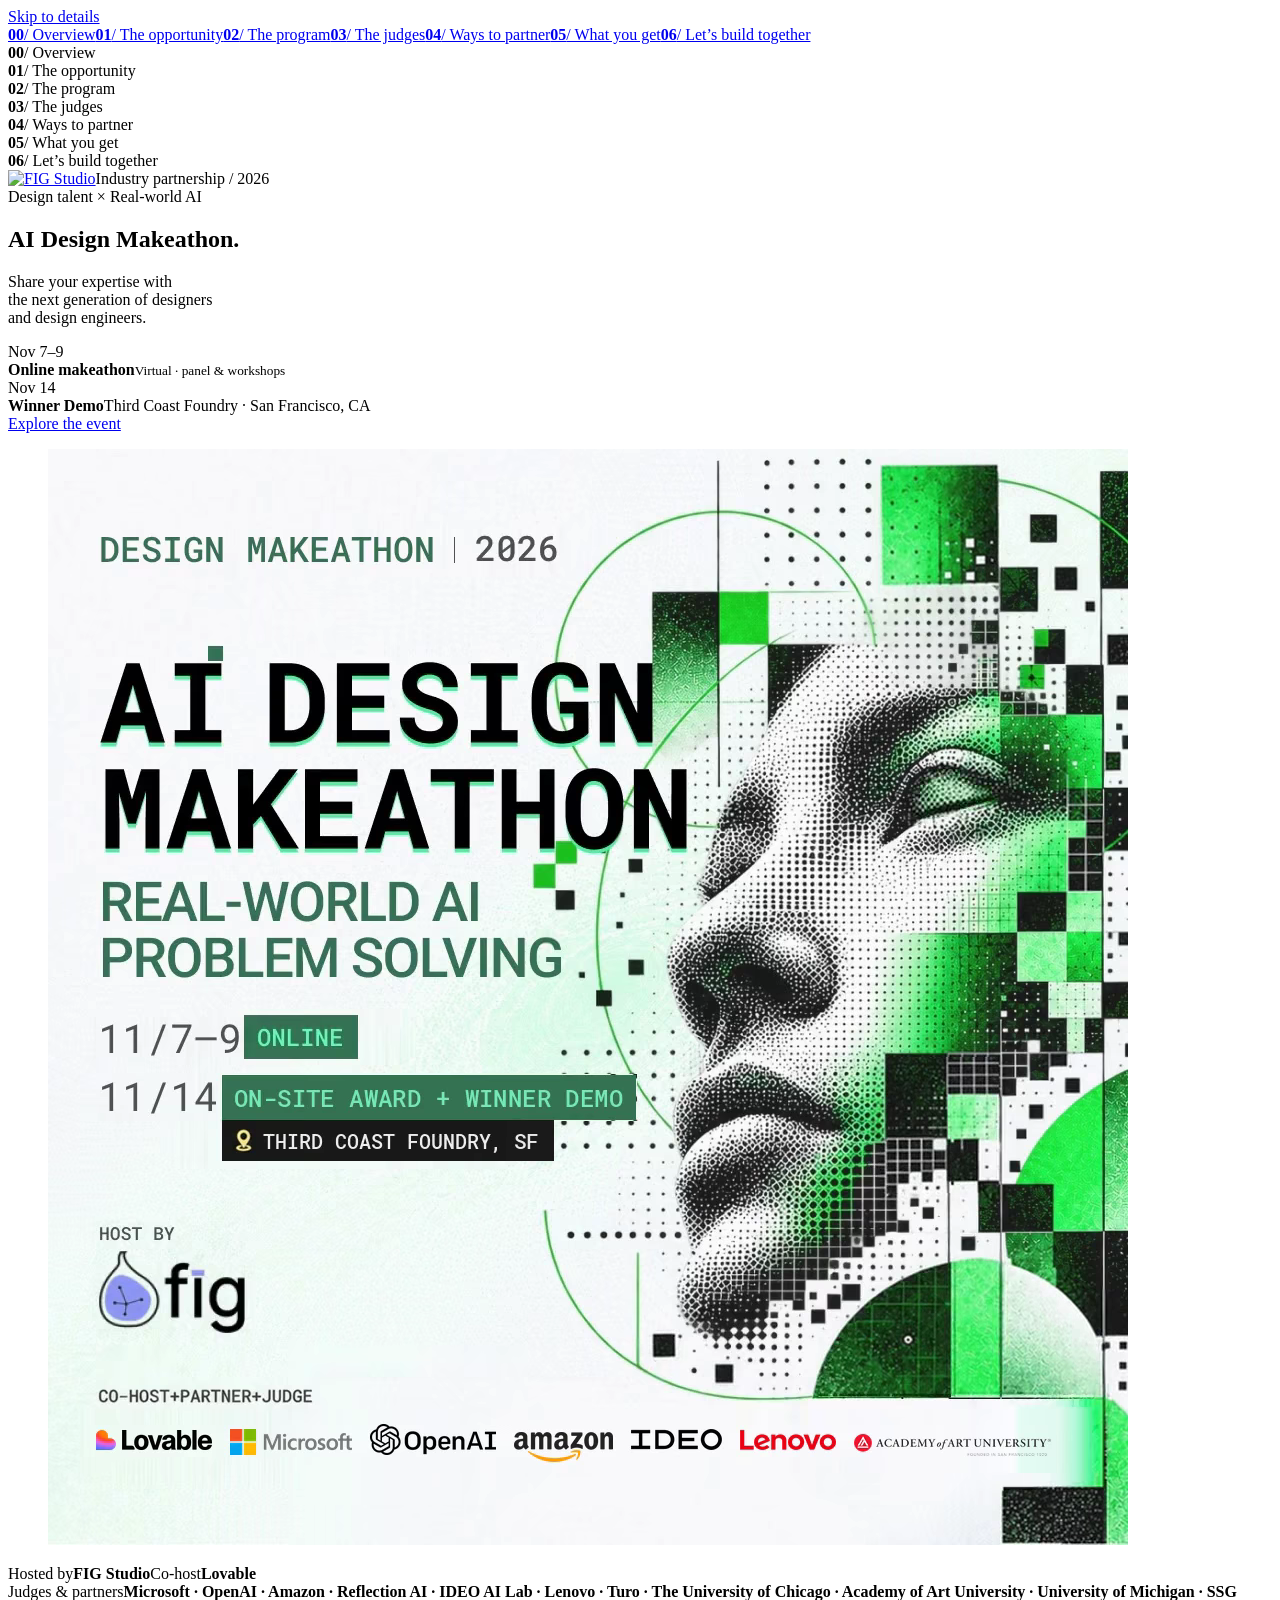
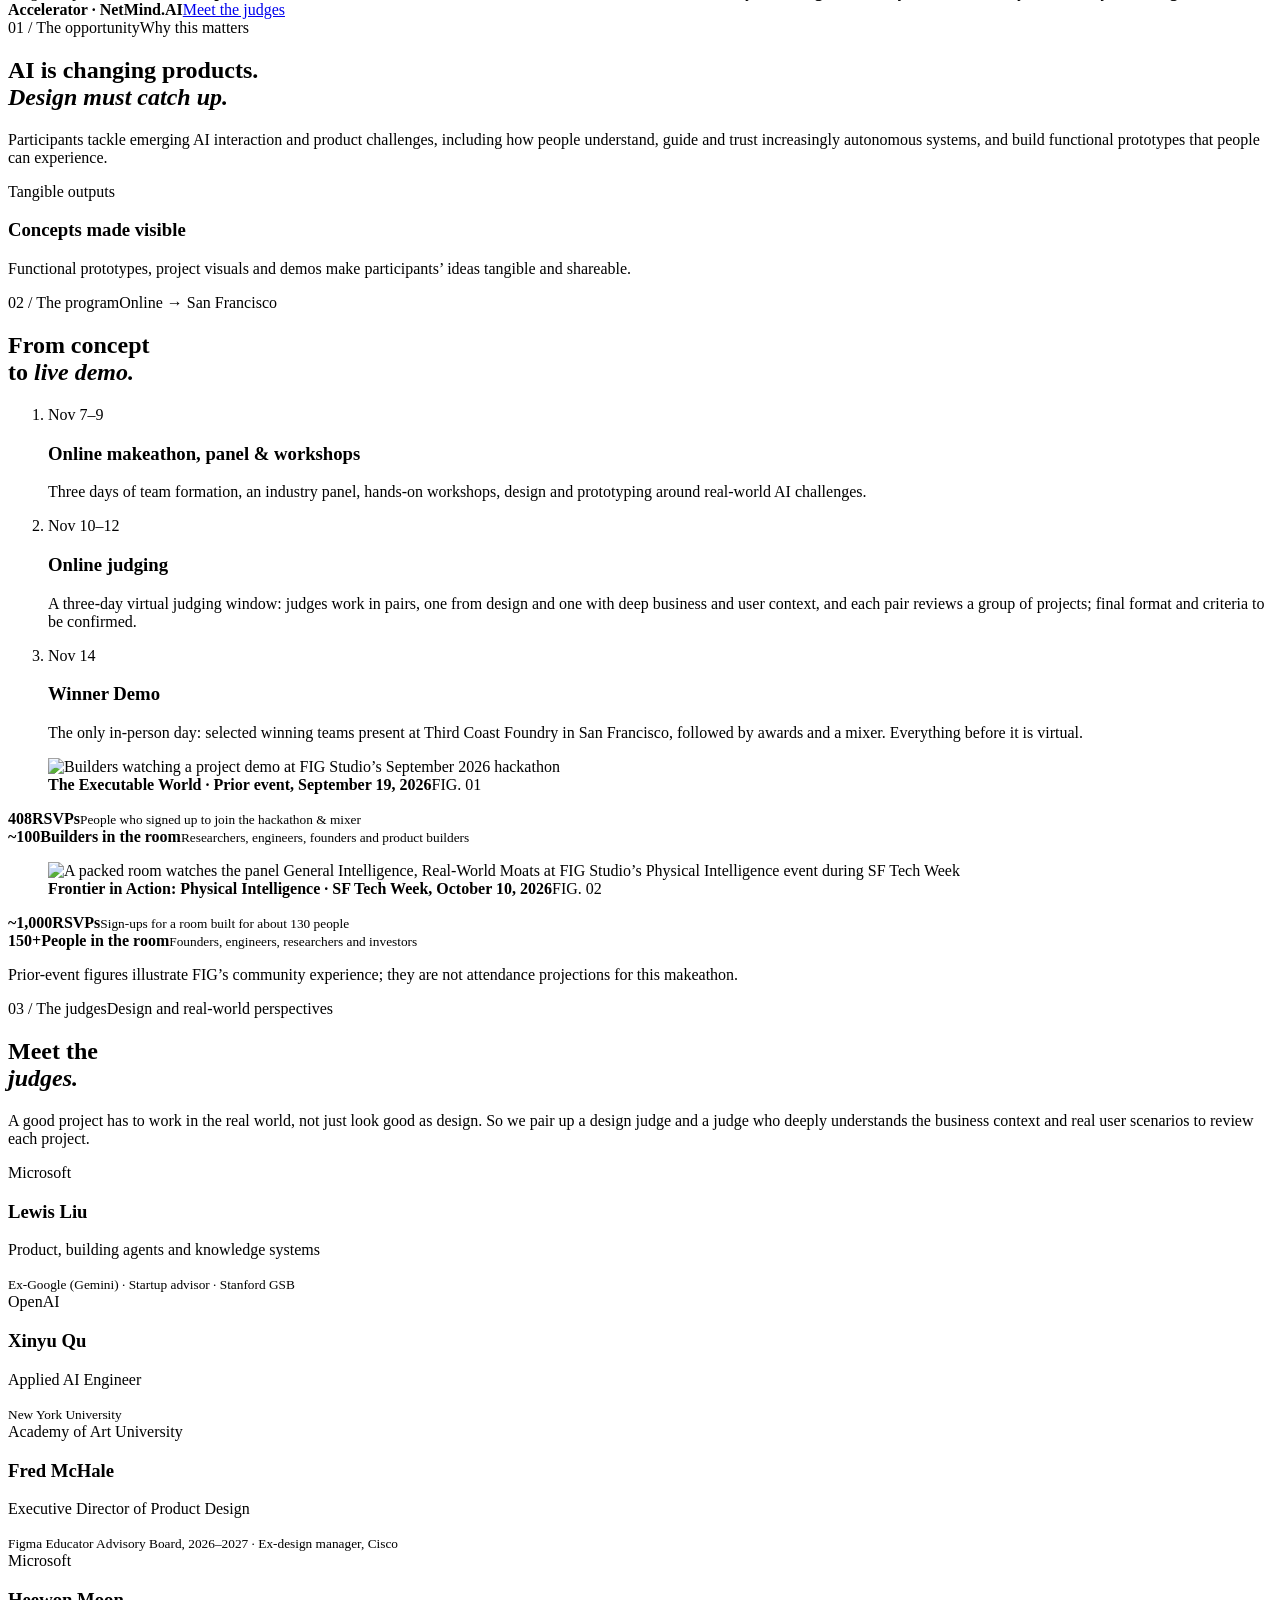
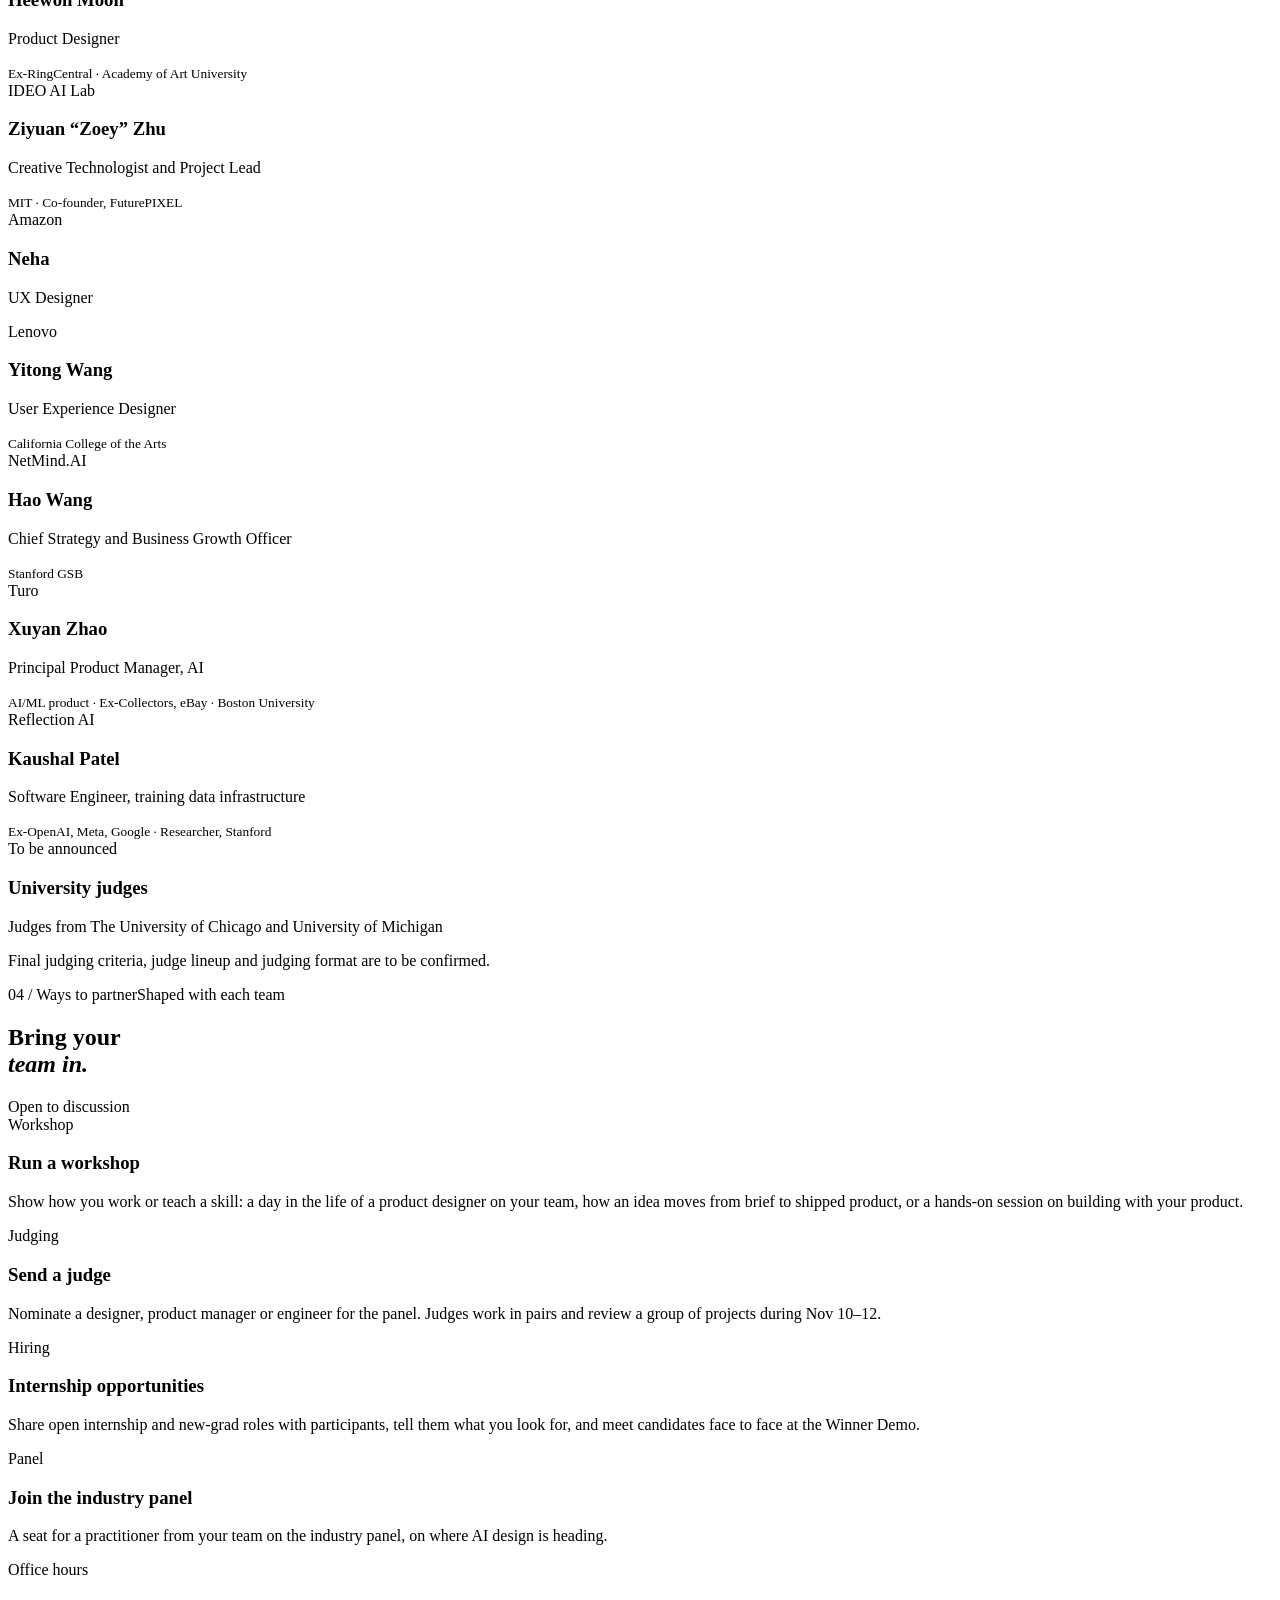
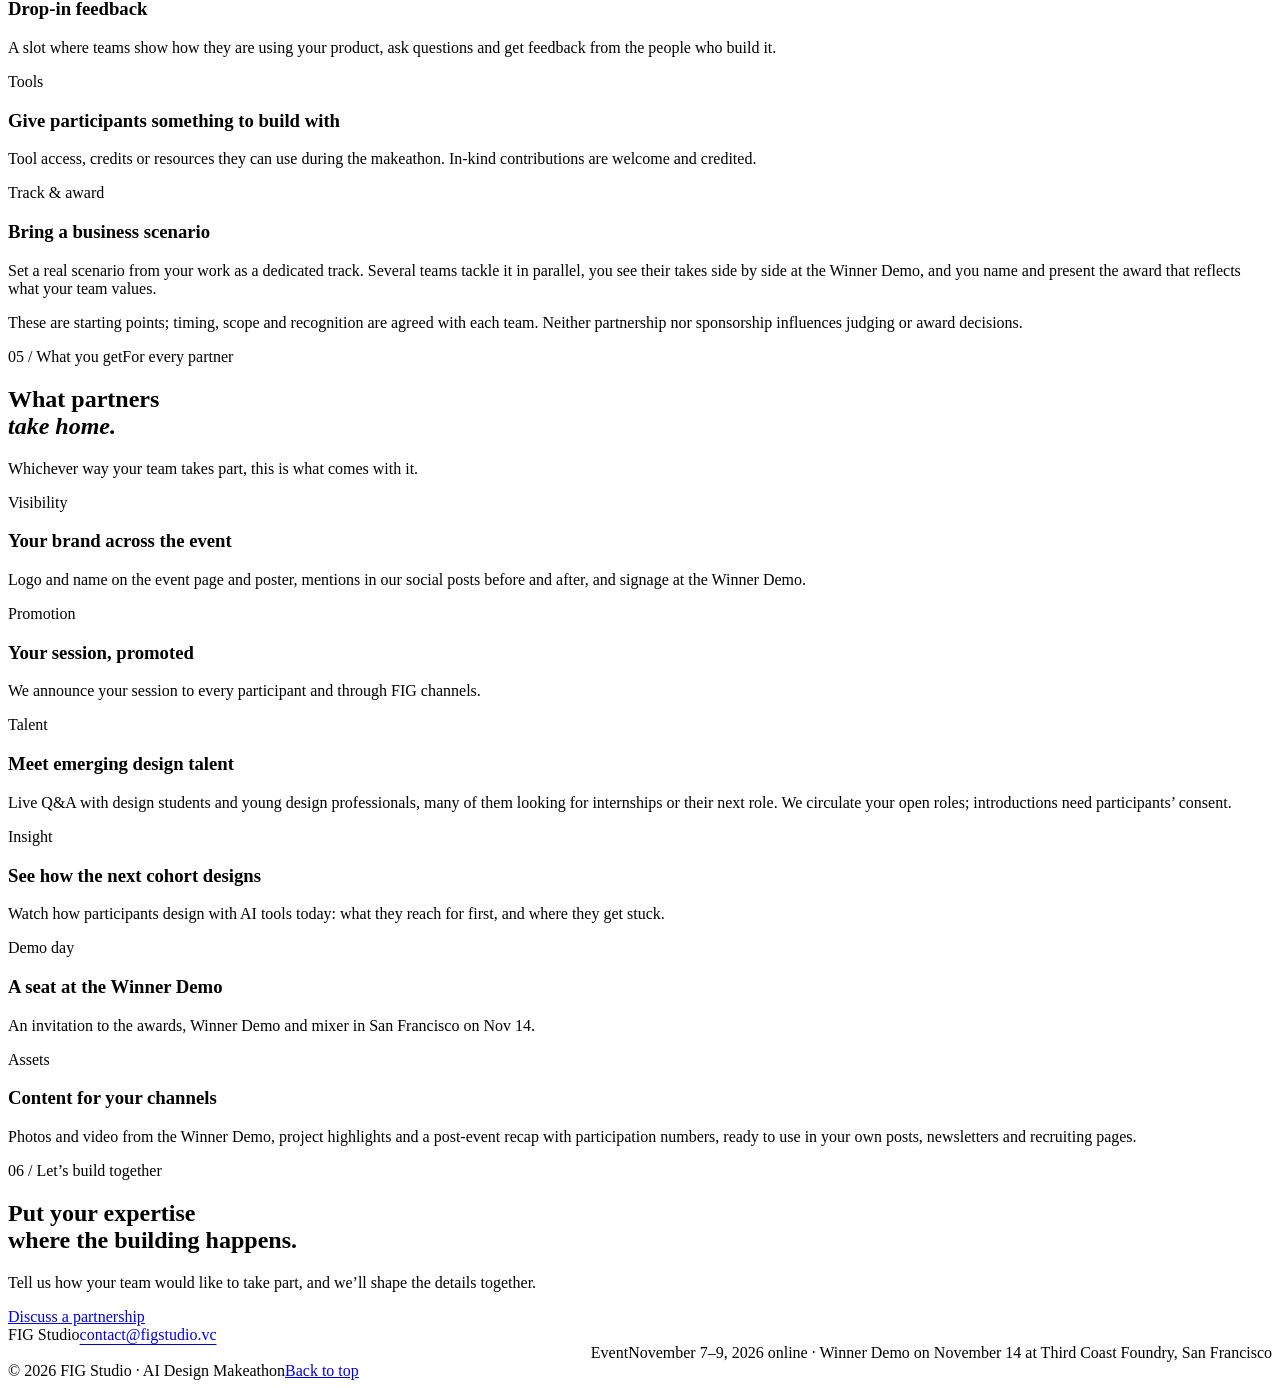
==== events/ai-design-makeathon-partnership.html @ f26b9599 "Makeathon pages: version the poster URLs so browsers fetch the new poster Co-Authored-By: Claude Opu" ====
<!DOCTYPE html>
<html lang="en">
<head>
<meta charset="utf-8"><meta name="viewport" content="width=device-width,initial-scale=1">
<meta name="robots" content="noindex, nofollow">
<title>FIG AI Design Makeathon — Industry Partnership</title>
<meta name="description" content="Bring your team’s expertise to design students and young design professionals. Ways for companies to take part in the FIG AI Design Makeathon: online November 7–9, online judging November 10–12 and an in-person Winner Demo in San Francisco on November 14.">
<meta property="og:type" content="website">
<meta property="og:title" content="FIG AI Design Makeathon — Industry Partnership">
<meta property="og:description" content="Bring your team’s expertise to design students and young design professionals. Ways for companies to take part in the FIG AI Design Makeathon: online November 7–9, online judging November 10–12 and an in-person Winner Demo in San Francisco on November 14.">
<meta property="og:url" content="https://figstudio.vc/events/ai-design-makeathon-partnership">
<meta property="og:image" content="https://figstudio.vc/events/ai-design-makeathon/img/poster.jpg?v=20261024">
<meta name="twitter:card" content="summary_large_image">
<link rel="icon" href="../favicon-v2.png?v=5" type="image/png" sizes="128x128">
<link rel="icon" href="../favicon.svg?v=6" type="image/svg+xml">
<link rel="preconnect" href="https://fonts.googleapis.com">
<link rel="preconnect" href="https://fonts.gstatic.com" crossorigin>
<link href="https://fonts.googleapis.com/css2?family=JetBrains+Mono:wght@600;700;800&family=Sora:wght@400;500;600;700&family=Inter:wght@400;500;600;700&display=swap" rel="stylesheet">
<link rel="stylesheet" href="ai-design-makeathon/theme.css">
<link rel="stylesheet" href="ai-design-makeathon/page.css">
</head>
<body>
<a class="skip" href="#opportunity">Skip to details</a>
<div class="progress" id="progress" role="navigation" aria-label="Jump to section"><div class="pg-layer pg-base"><a class="pg-seg" href="#top" data-target="top"><b>00</b><span>/ Overview</span></a><a class="pg-seg" href="#opportunity" data-target="opportunity"><b>01</b><span>/ The opportunity</span></a><a class="pg-seg" href="#program" data-target="program"><b>02</b><span>/ The program</span></a><a class="pg-seg" href="#judges" data-target="judges"><b>03</b><span>/ The judges</span></a><a class="pg-seg" href="#ways" data-target="ways"><b>04</b><span>/ Ways to partner</span></a><a class="pg-seg" href="#get" data-target="get"><b>05</b><span>/ What you get</span></a><a class="pg-seg" href="#contact" data-target="contact"><b>06</b><span>/ Let’s build together</span></a></div><div class="pg-layer pg-fill" aria-hidden="true"><div class="pg-seg" data-target="top"><b>00</b><span>/ Overview</span></div><div class="pg-seg" data-target="opportunity"><b>01</b><span>/ The opportunity</span></div><div class="pg-seg" data-target="program"><b>02</b><span>/ The program</span></div><div class="pg-seg" data-target="judges"><b>03</b><span>/ The judges</span></div><div class="pg-seg" data-target="ways"><b>04</b><span>/ Ways to partner</span></div><div class="pg-seg" data-target="get"><b>05</b><span>/ What you get</span></div><div class="pg-seg" data-target="contact"><b>06</b><span>/ Let’s build together</span></div></div></div>
<main>
<section class="hero" id="top">
  <div class="hero-glow" aria-hidden="true"></div>
  <div class="wrap" style="width:100%"><div class="hero-brand"><a class="brand-home" href="/" aria-label="FIG Studio home"><img src="../fig-logo-vector.svg" alt="FIG Studio"></a><span class="mono">Industry partnership / 2026</span></div></div>
  <div class="hero-inner wrap">
    <div class="hero-copy">
      <span class="eyebrow mono">Design talent × Real-world AI</span>
      <h1 class="ev-display reveal">AI Design Makeathon<span class="dot">.</span></h1>
      <p class="hero-intro reveal delay">Share your expertise with<br>the next generation of designers<br>and design engineers.</p>
      <div class="hero-dates reveal delay">
        <div><span class="ev-chip">Nov 7–9</span><div><b>Online makeathon</b><small>Virtual · panel &amp; workshops</small></div></div>
        <div><span class="ev-chip">Nov 14</span><div><b>Winner Demo</b><span class="ev-chip ev-chip--ink ev-chip--pin">Third Coast Foundry · San Francisco, CA</span></div></div>
      </div>
      <a class="text-link" href="https://luma.com/fig-knsb" target="_blank" rel="noopener noreferrer">Explore the event <span class="arrow arrow--ne" aria-hidden="true"></span></a>
    </div>
    <figure class="hero-poster reveal delay"><video id="poster-video" width="1080" height="1096" data-anim="ai-design-makeathon/img/poster-loop.webp?v=20261024" autoplay muted loop playsinline preload="auto" poster="ai-design-makeathon/img/poster.jpg?v=20261024" role="img" aria-label="Official FIG AI Design Makeathon 2026 poster: online November 7–9, onsite winner demo in San Francisco on November 14"><source src="ai-design-makeathon/img/poster-loop.webm?v=20261024" type="video/webm"><source src="ai-design-makeathon/img/poster-loop.mp4?v=20261024" type="video/mp4"></video></figure>
  </div>
  <div class="wrap" style="width:100%"><div class="hero-partners">
    <div><span class="mono">Hosted by</span><strong>FIG Studio</strong><span class="mono mono--second">Co-host</span><strong>Lovable</strong></div>
    <div><span class="mono">Judges &amp; partners</span><strong>Microsoft · OpenAI · Amazon · Reflection AI · IDEO AI Lab · Lenovo · Turo · The University of Chicago · Academy of Art University · University of Michigan · SSG Accelerator · NetMind.AI</strong><a class="ev-chip judges-tag" href="#judges">Meet the judges <span class="arrow arrow--down" aria-hidden="true"></span></a></div>
  </div></div>
</section>

<section class="opportunity-sec pad-y" id="opportunity"><div class="wrap">
  <div class="section-label"><span class="mono">01 / The opportunity</span><span class="mono">Why this matters</span></div>
  <div class="intro-grid">
    <h2 class="section-title reveal">AI is changing products.<br><em>Design must catch up.</em></h2>
    <div class="intro-copy reveal delay">
      <p class="lede">Participants tackle emerging AI interaction and product challenges, including how people understand, guide and trust increasingly autonomous systems, and build functional prototypes that people can experience.</p>
    </div>
  </div>
  <div class="tiles">
    <div class="tile tile--wide reveal"><span class="mono">Tangible outputs</span><h3>Concepts made visible</h3><p>Functional prototypes, project visuals and demos make participants’ ideas tangible and shareable.</p></div>
  </div>
</div></section>

<section class="program pad-y" id="program"><div class="wrap">
  <div class="section-label"><span class="mono">02 / The program</span><span class="mono">Online → San Francisco</span></div>
  <h2 class="section-title reveal">From concept<br>to <em>live demo.</em></h2>
  <ol class="timeline">
    <li class="reveal"><span class="mono">Nov 7–9</span><h3>Online makeathon, panel &amp; workshops</h3><p>Three days of team formation, an industry panel, hands-on workshops, design and prototyping around real-world AI challenges.</p></li>
    <li class="reveal"><span class="mono">Nov 10–12</span><h3>Online judging</h3><p>A three-day virtual judging window: judges work in pairs, one from design and one with deep business and user context, and each pair reviews a group of projects; final format and criteria to be confirmed.</p></li>
    <li class="reveal"><span class="mono">Nov 14</span><h3>Winner Demo</h3><p>The only in-person day: selected winning teams present at Third Coast Foundry in San Francisco, followed by awards and a mixer. Everything before it is virtual.</p></li>
  </ol>
  <div class="proof">
    <figure class="reveal"><div class="shot"><img src="ai-design-makeathon/img/builders.jpg" alt="Builders watching a project demo at FIG Studio’s September 2026 hackathon" loading="lazy"></div><figcaption class="caption"><b>The Executable World · Prior event, September 19, 2026</b><span class="figure-no">FIG. 01</span></figcaption></figure>
    <div class="proof-numbers reveal delay" id="prior-stats" data-recap="executable-world-2026">
      <!-- Static values are a fallback; page.js refreshes each block from its recap page (data-recap). -->
      <div data-stat="rsvps"><strong><span data-num>408</span></strong><b data-title>RSVPs</b><small data-note>People who signed up to join the hackathon &amp; mixer</small></div>
      <div data-stat="builders"><strong><span class="approx">~</span><span data-num>100</span></strong><b data-title>Builders in the room</b><small data-note>Researchers, engineers, founders and product builders</small></div>
    </div>
  </div>
  <div class="proof proof--flip">
    <figure class="reveal"><div class="shot"><img src="physical-ai-2026/img/hero.jpg" alt="A packed room watches the panel General Intelligence, Real-World Moats at FIG Studio’s Physical Intelligence event during SF Tech Week" loading="lazy"></div><figcaption class="caption"><b>Frontier in Action: Physical Intelligence · SF Tech Week, October 10, 2026</b><span class="figure-no">FIG. 02</span></figcaption></figure>
    <div class="proof-numbers reveal delay" data-recap="physical-ai-2026">
      <div data-stat="rsvps"><strong><span class="approx">~</span><span data-num>1,000</span></strong><b data-title>RSVPs</b><small data-note>Sign-ups for a room built for about 130 people</small></div>
      <div data-stat="people"><strong><span data-num>150</span><span class="approx">+</span></strong><b data-title>People in the room</b><small data-note>Founders, engineers, researchers and investors</small></div>
      <p class="proof-note">Prior-event figures illustrate FIG’s community experience; they are not attendance projections for this makeathon.</p>
    </div>
  </div>
</div></section>

<section class="judges pad-y" id="judges"><div class="wrap">
  <div class="section-label"><span class="mono">03 / The judges</span><span class="mono">Design and real-world perspectives</span></div>
  <div class="section-head"><h2 class="section-title reveal">Meet the<br><em>judges.</em></h2><p class="reveal delay">A good project has to work in the real world, not just look good as design. So we pair up a design judge and a judge who deeply understands the business context and real user scenarios to review each project.</p></div>
  <div class="judge-grid">
    <div class="judge reveal"><span class="mono">Microsoft</span><h3>Lewis Liu</h3><p>Product, building agents and knowledge systems</p><small>Ex-Google (Gemini) · Startup advisor · Stanford GSB</small></div>
    <div class="judge reveal"><span class="mono">OpenAI</span><h3>Xinyu Qu</h3><p>Applied AI Engineer</p><small>New York University</small></div>
    <div class="judge reveal"><span class="mono">Academy of Art University</span><h3>Fred McHale</h3><p>Executive Director of Product Design</p><small>Figma Educator Advisory Board, 2026–2027 · Ex-design manager, Cisco</small></div>
    <div class="judge reveal"><span class="mono">Microsoft</span><h3>Heewon Moon</h3><p>Product Designer</p><small>Ex-RingCentral · Academy of Art University</small></div>
    <div class="judge reveal"><span class="mono">IDEO AI Lab</span><h3>Ziyuan “Zoey” Zhu</h3><p>Creative Technologist and Project Lead</p><small>MIT · Co-founder, FuturePIXEL</small></div>
    <div class="judge reveal"><span class="mono">Amazon</span><h3>Neha</h3><p>UX Designer</p></div>
    <div class="judge reveal"><span class="mono">Lenovo</span><h3>Yitong Wang</h3><p>User Experience Designer</p><small>California College of the Arts</small></div>
    <div class="judge reveal"><span class="mono">NetMind.AI</span><h3>Hao Wang</h3><p>Chief Strategy and Business Growth Officer</p><small>Stanford GSB</small></div>
    <div class="judge reveal"><span class="mono">Turo</span><h3>Xuyan Zhao</h3><p>Principal Product Manager, AI</p><small>AI/ML product · Ex-Collectors, eBay · Boston University</small></div>
    <div class="judge reveal"><span class="mono">Reflection AI</span><h3>Kaushal Patel</h3><p>Software Engineer, training data infrastructure</p><small>Ex-OpenAI, Meta, Google · Researcher, Stanford</small></div>
    <div class="judge judge--tba reveal"><span class="mono">To be announced</span><h3>University judges</h3><p>Judges from The University of Chicago and University of Michigan</p></div>
  </div>
  <p class="fine">Final judging criteria, judge lineup and judging format are to be confirmed.</p>
</div></section>

<section class="ways pad-y" id="ways"><div class="wrap">
  <div class="section-label"><span class="mono">04 / Ways to partner</span><span class="mono">Shaped with each team</span></div>
  <div class="section-head"><h2 class="section-title reveal">Bring your<br><em>team in.</em></h2><div class="section-badge reveal delay"><span class="ev-chip">Open to discussion</span></div></div>
  <div class="tiles">
    <div class="tile reveal"><span class="mono">Workshop</span><h3>Run a workshop</h3><p>Show how you work or teach a skill: a day in the life of a product designer on your team, how an idea moves from brief to shipped product, or a hands-on session on building with your product.</p></div>
    <div class="tile reveal"><span class="mono">Judging</span><h3>Send a judge</h3><p>Nominate a designer, product manager or engineer for the panel. Judges work in pairs and review a group of projects during Nov 10–12.</p></div>
    <div class="tile reveal"><span class="mono">Hiring</span><h3>Internship opportunities</h3><p>Share open internship and new-grad roles with participants, tell them what you look for, and meet candidates face to face at the Winner Demo.</p></div>
    <div class="tile reveal"><span class="mono">Panel</span><h3>Join the industry panel</h3><p>A seat for a practitioner from your team on the industry panel, on where AI design is heading.</p></div>
    <div class="tile reveal"><span class="mono">Office hours</span><h3>Drop-in feedback</h3><p>A slot where teams show how they are using your product, ask questions and get feedback from the people who build it.</p></div>
    <div class="tile reveal"><span class="mono">Tools</span><h3>Give participants something to build with</h3><p>Tool access, credits or resources they can use during the makeathon. In-kind contributions are welcome and credited.</p></div>
    <div class="tile tile--wide reveal"><span class="mono">Track &amp; award</span><h3>Bring a business scenario</h3><p>Set a real scenario from your work as a dedicated track. Several teams tackle it in parallel, you see their takes side by side at the Winner Demo, and you name and present the award that reflects what your team values.</p></div>
  </div>
  <p class="fine">These are starting points; timing, scope and recognition are agreed with each team. Neither partnership nor sponsorship influences judging or award decisions.</p>
</div></section>

<section class="benefits pad-y" id="get"><div class="wrap">
  <div class="section-label"><span class="mono">05 / What you get</span><span class="mono">For every partner</span></div>
  <div class="section-head"><h2 class="section-title reveal">What partners<br><em>take home.</em></h2><p class="reveal delay">Whichever way your team takes part, this is what comes with it.</p></div>
  <div class="benefit-grid">
    <div class="benefit reveal"><span class="mono">Visibility</span><h3>Your brand across the event</h3><p>Logo and name on the event page and poster, mentions in our social posts before and after, and signage at the Winner Demo.</p></div>
    <div class="benefit reveal"><span class="mono">Promotion</span><h3>Your session, promoted</h3><p>We announce your session to every participant and through FIG channels.</p></div>
    <div class="benefit reveal"><span class="mono">Talent</span><h3>Meet emerging design talent</h3><p>Live Q&amp;A with design students and young design professionals, many of them looking for internships or their next role. We circulate your open roles; introductions need participants’ consent.</p></div>
    <div class="benefit reveal"><span class="mono">Insight</span><h3>See how the next cohort designs</h3><p>Watch how participants design with AI tools today: what they reach for first, and where they get stuck.</p></div>
    <div class="benefit reveal"><span class="mono">Demo day</span><h3>A seat at the Winner Demo</h3><p>An invitation to the awards, Winner Demo and mixer in San Francisco on Nov 14.</p></div>
    <div class="benefit reveal"><span class="mono">Assets</span><h3>Content for your channels</h3><p>Photos and video from the Winner Demo, project highlights and a post-event recap with participation numbers, ready to use in your own posts, newsletters and recruiting pages.</p></div>
  </div>
</div></section>

<section class="closing" id="contact"><div class="closing-inner wrap">
  <span class="mono">06 / Let’s build together</span>
  <h2 class="reveal">Put your expertise<br>where the <span class="hl">building</span> happens.</h2>
  <div class="closing-bottom"><p>Tell us how your team would like to take part, and we’ll shape the details together.</p><a class="contact-link" href="mailto:contact@figstudio.vc?subject=FIG%20AI%20Design%20Makeathon%20Industry%20Partnership">Discuss a partnership <span class="arrow arrow--ne" aria-hidden="true"></span></a></div>
  <div class="closing-meta"><div><span class="mono">FIG Studio</span><a href="mailto:contact@figstudio.vc" style="text-decoration:underline;text-underline-offset:4px">contact@figstudio.vc</a></div><div style="text-align:right"><span class="mono">Event</span>November 7–9, 2026 online · Winner Demo on November 14 at Third Coast Foundry, San Francisco</div></div>
</div></section>
</main>
<footer class="footer wrap"><span>© 2026 FIG Studio · AI Design Makeathon</span><a href="#top">Back to top <span class="arrow arrow--up" aria-hidden="true"></span></a></footer>
<script src="ai-design-makeathon/page.js"></script>
</body>
</html>
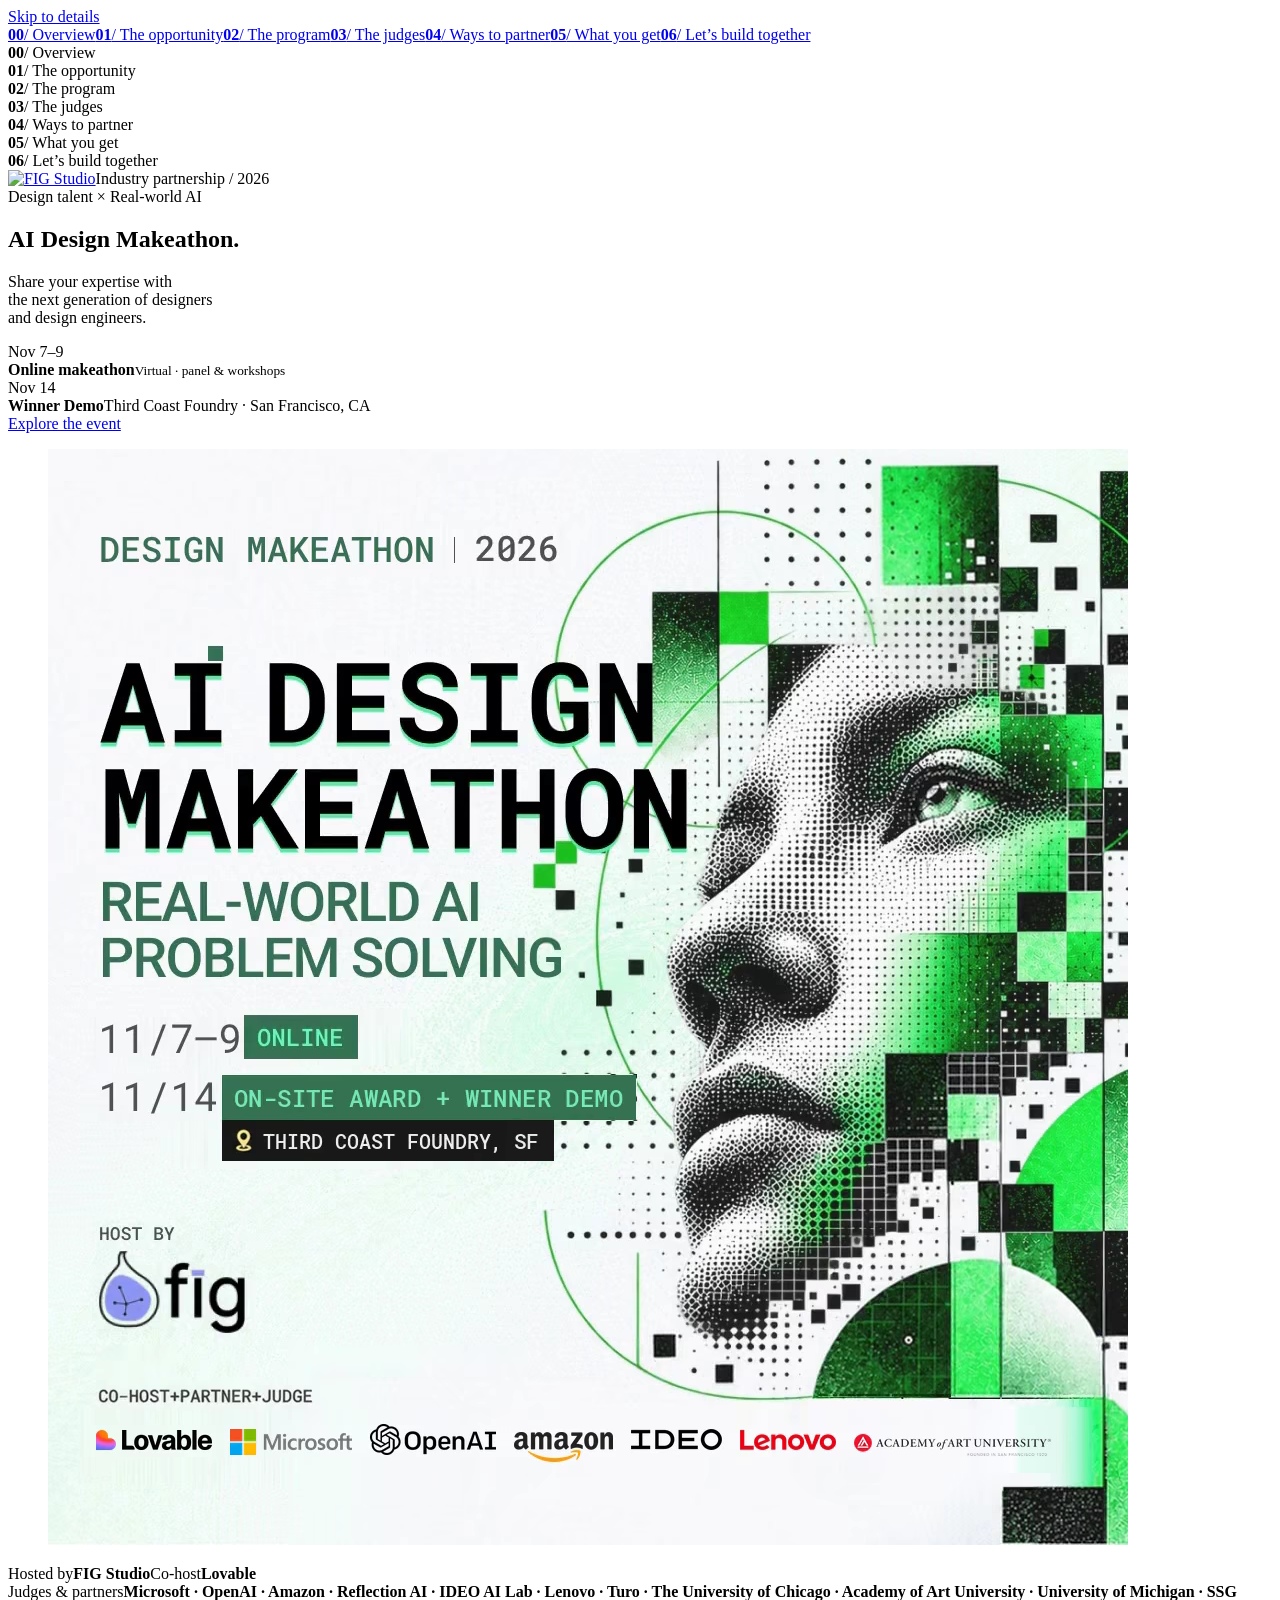
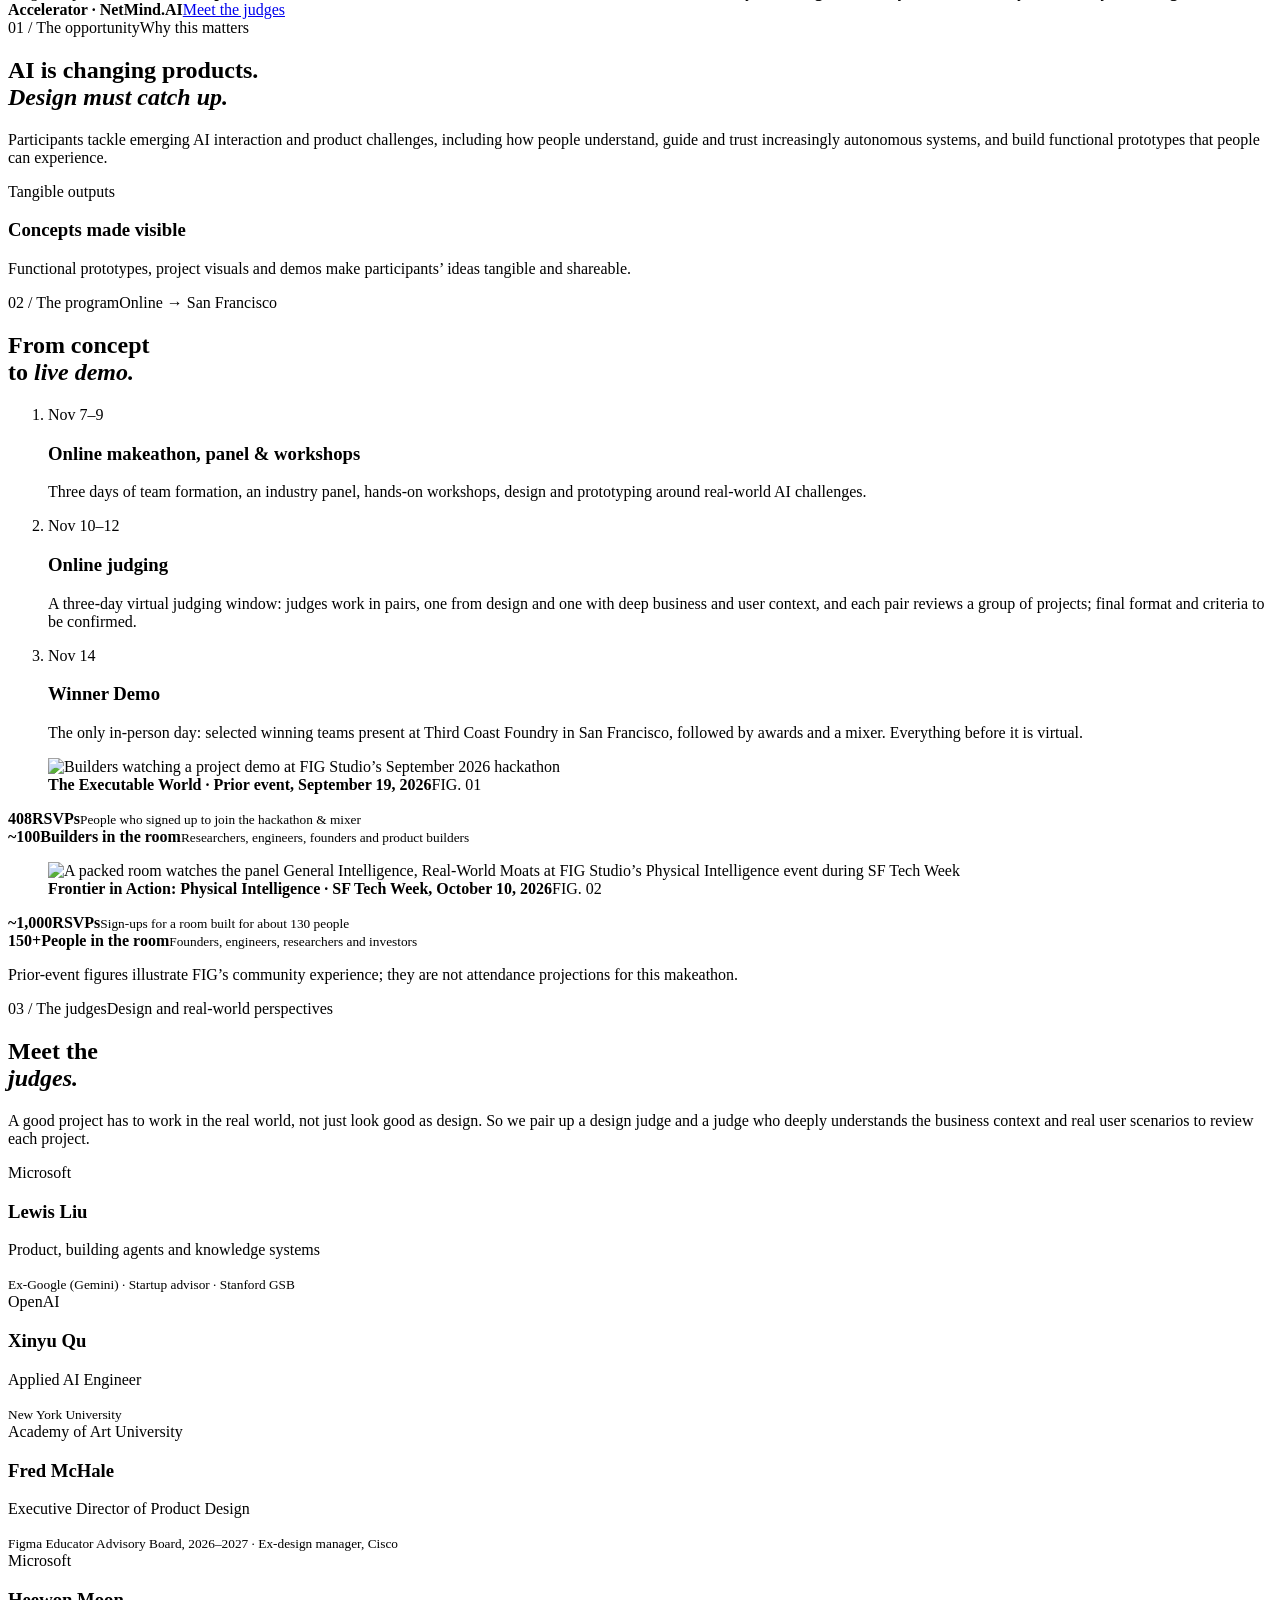
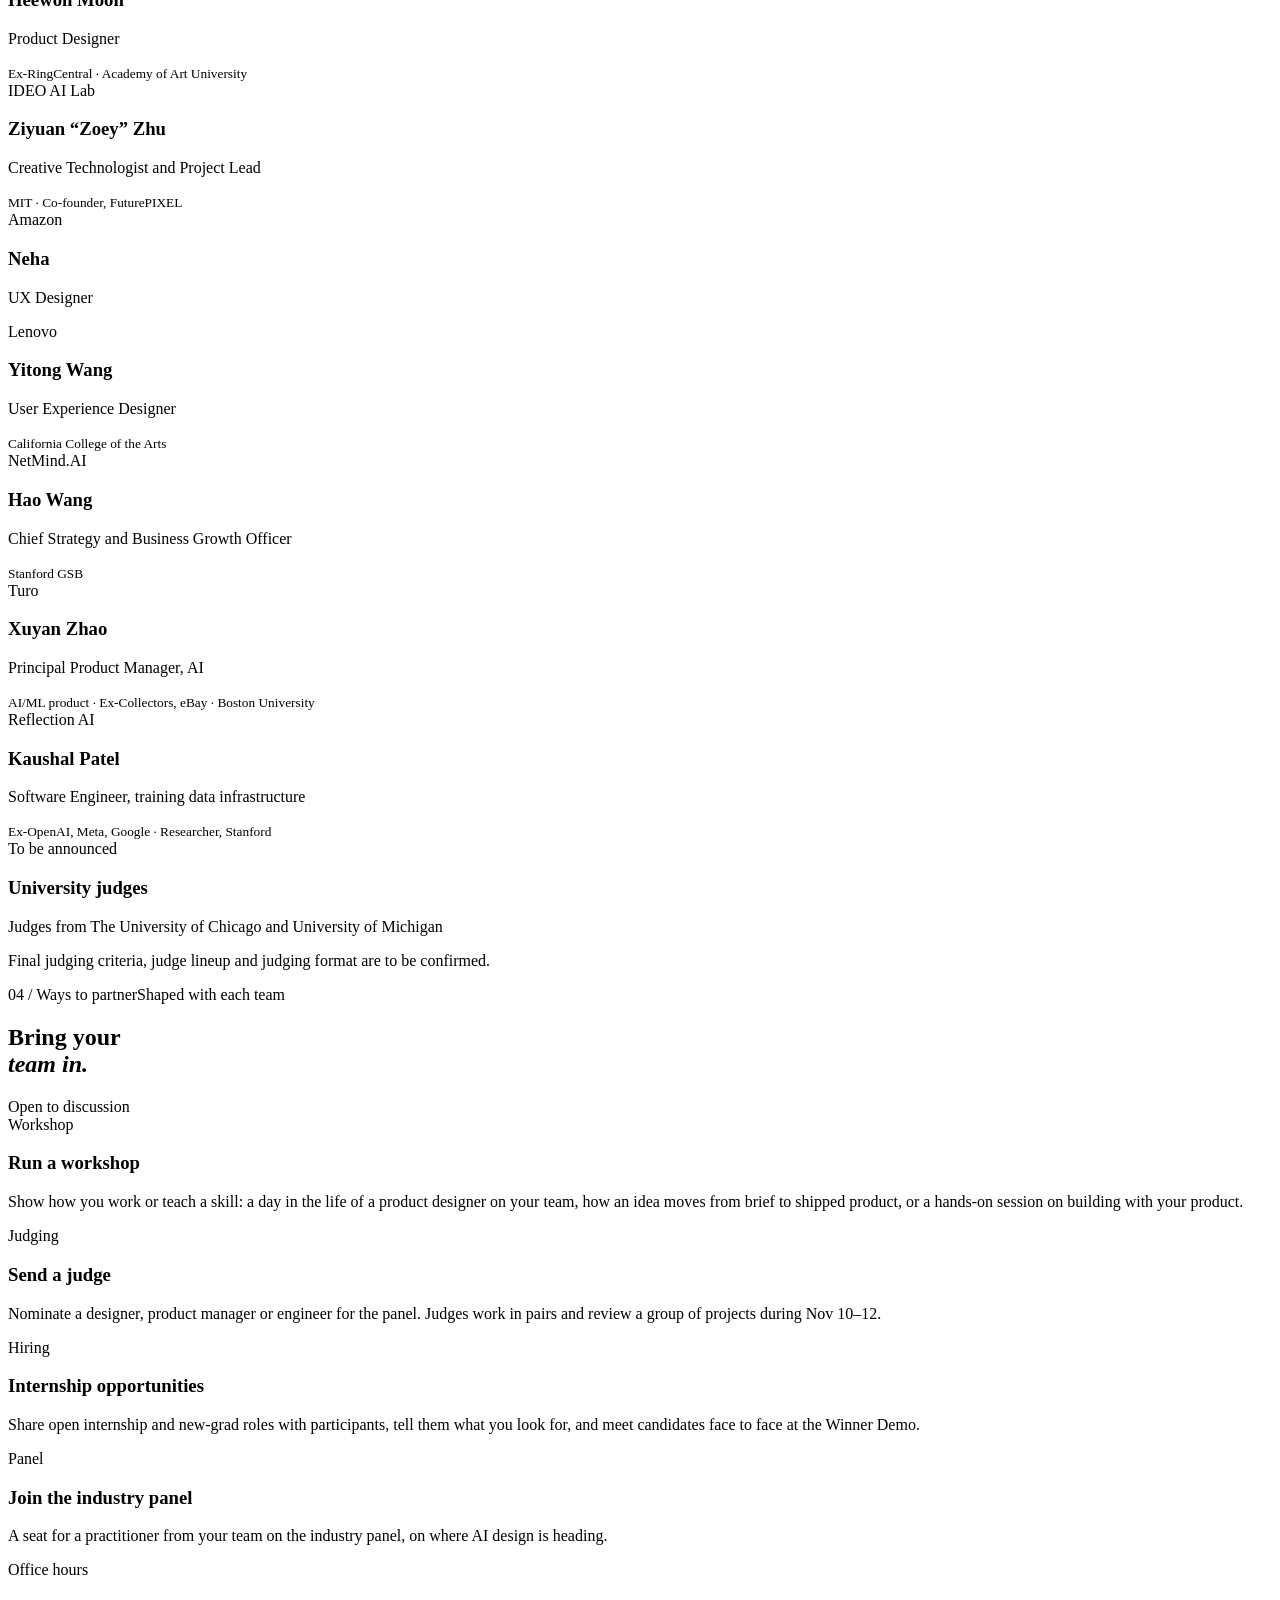
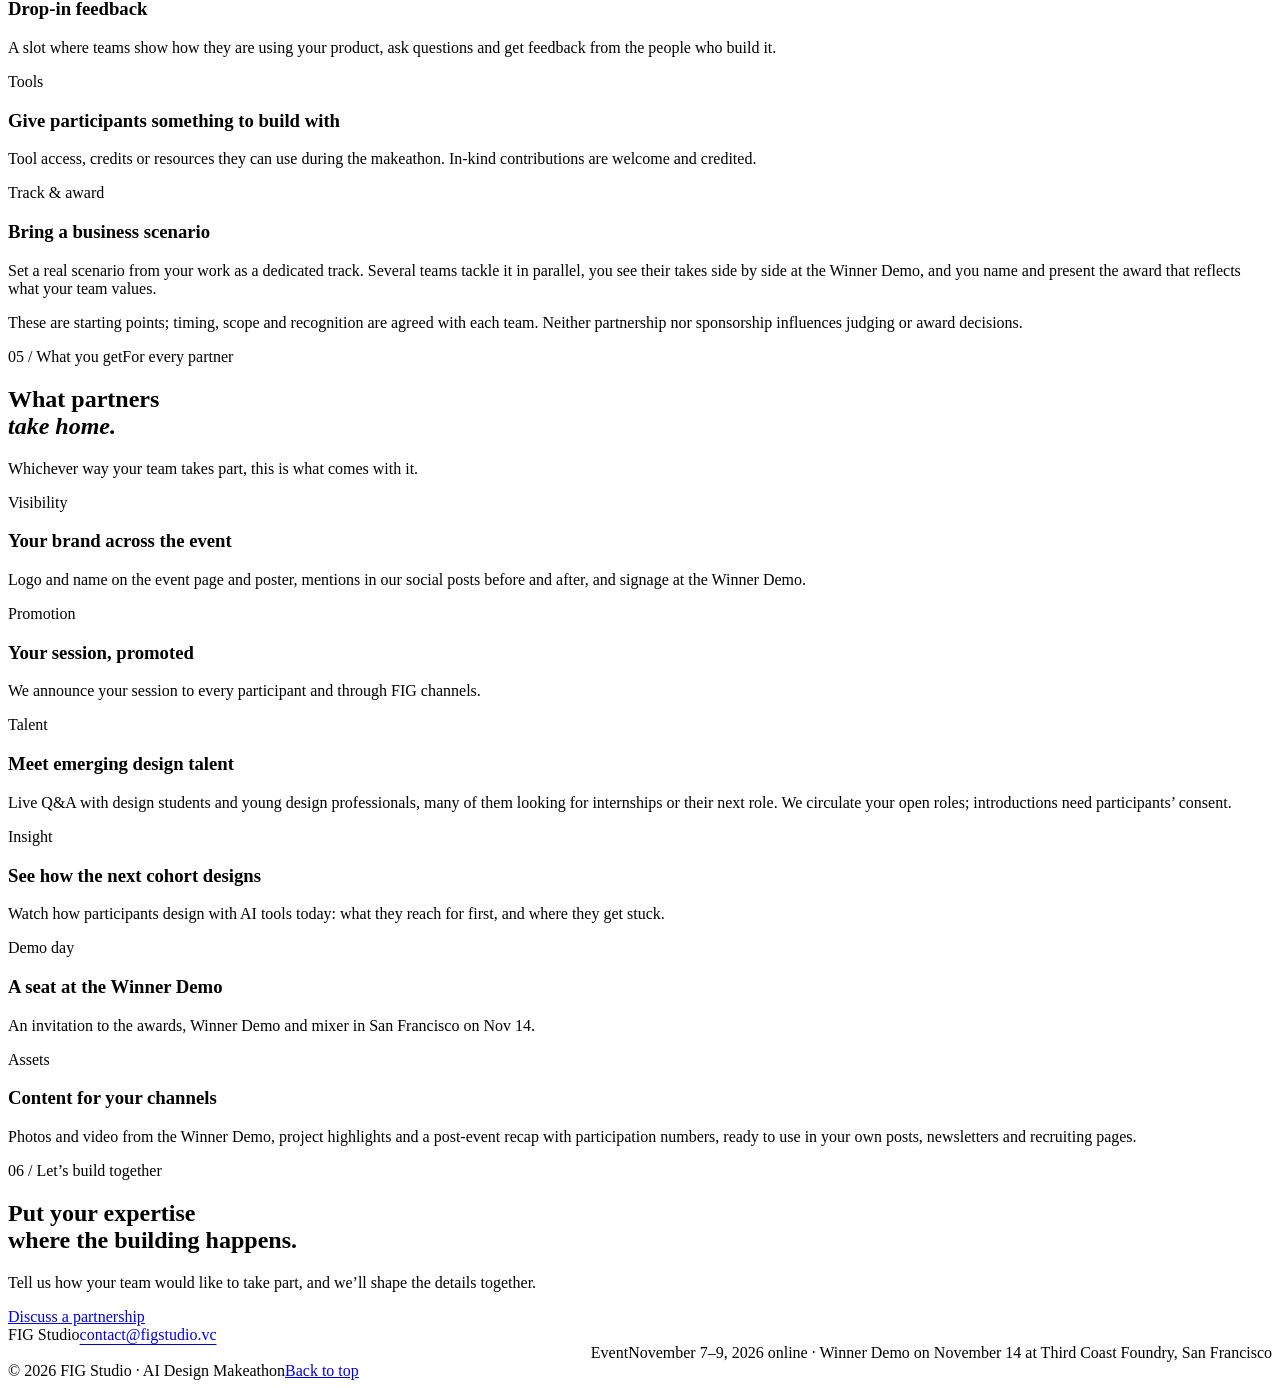
==== commit 84997619: "Email links: also copy the address and say so A mailto: link does nothing for readers with no mail a" ====
--- a/events/ai-design-makeathon-partnership.html
+++ b/events/ai-design-makeathon-partnership.html
@@ -140,5 +140,6 @@
 </main>
 <footer class="footer wrap"><span>© 2026 FIG Studio · AI Design Makeathon</span><a href="#top">Back to top <span class="arrow arrow--up" aria-hidden="true"></span></a></footer>
 <script src="ai-design-makeathon/page.js"></script>
+<script src="/assets/contact.js" defer></script>
 </body>
 </html>
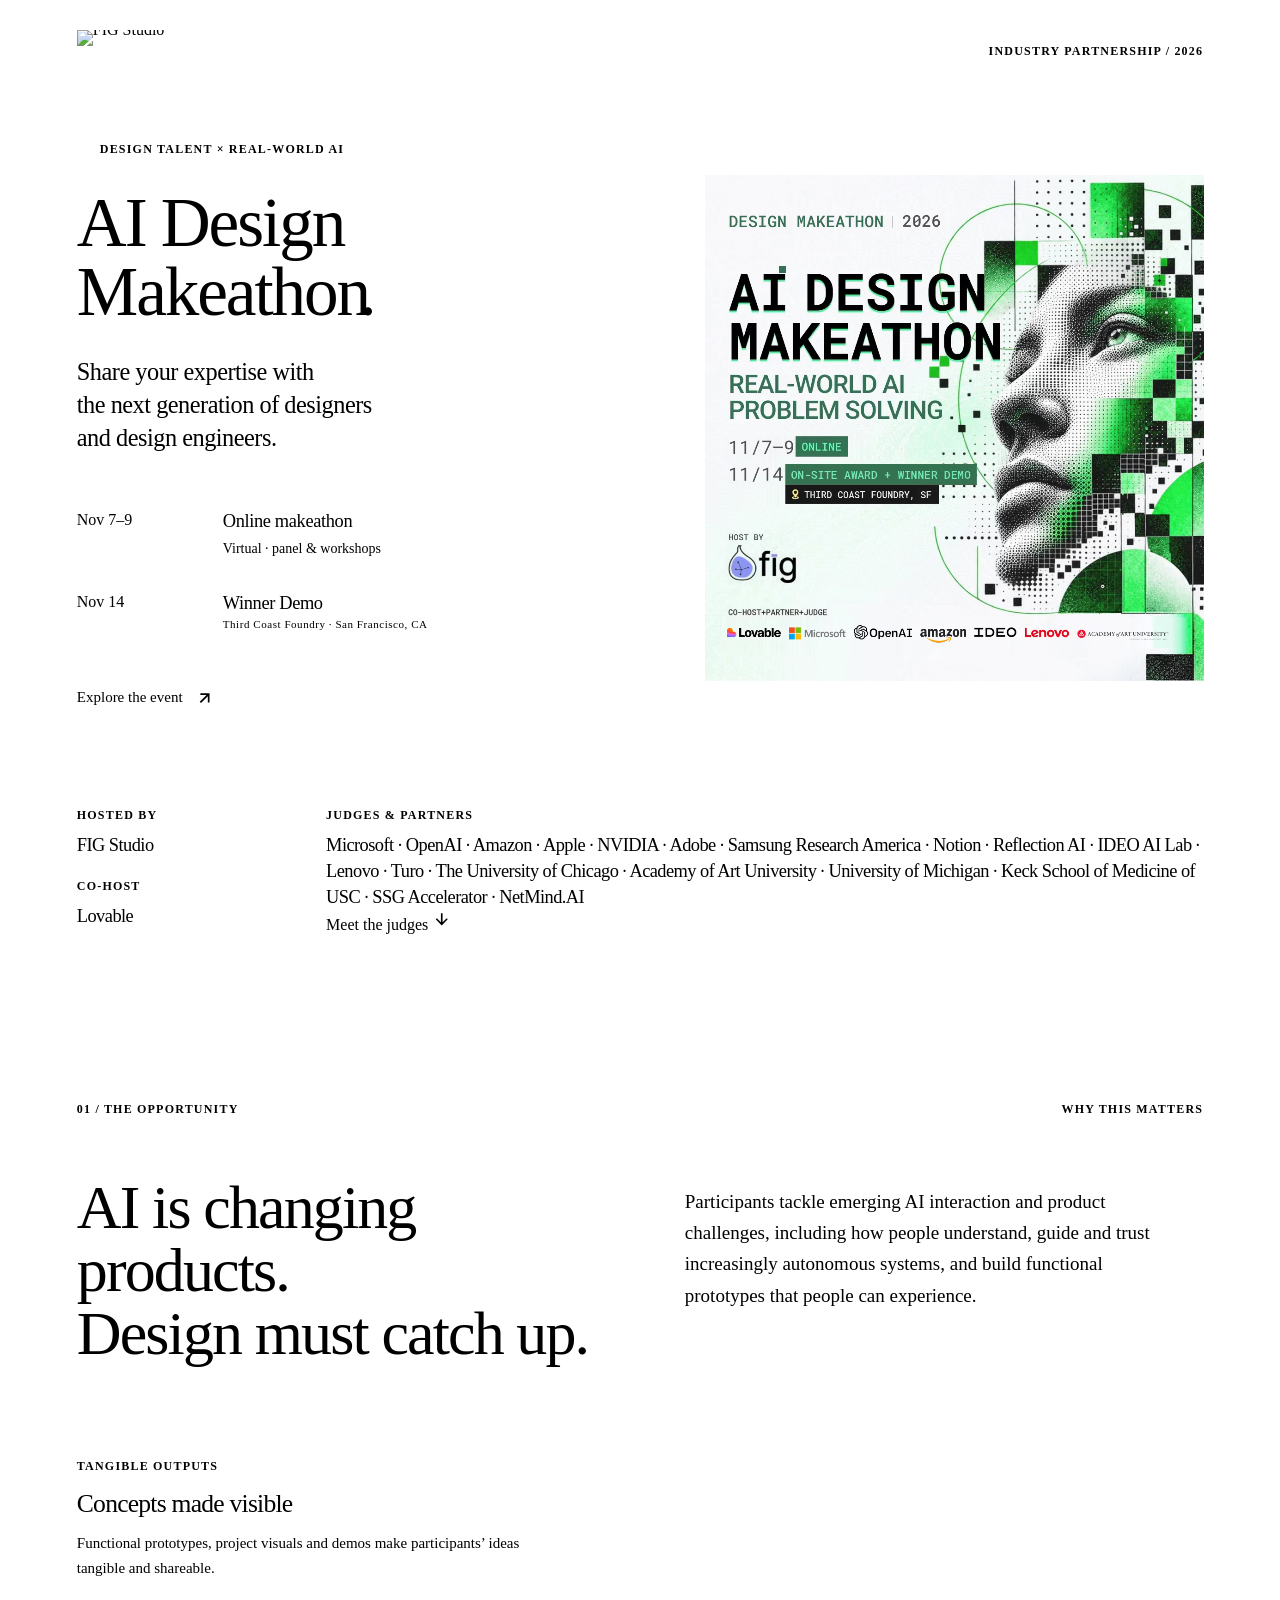
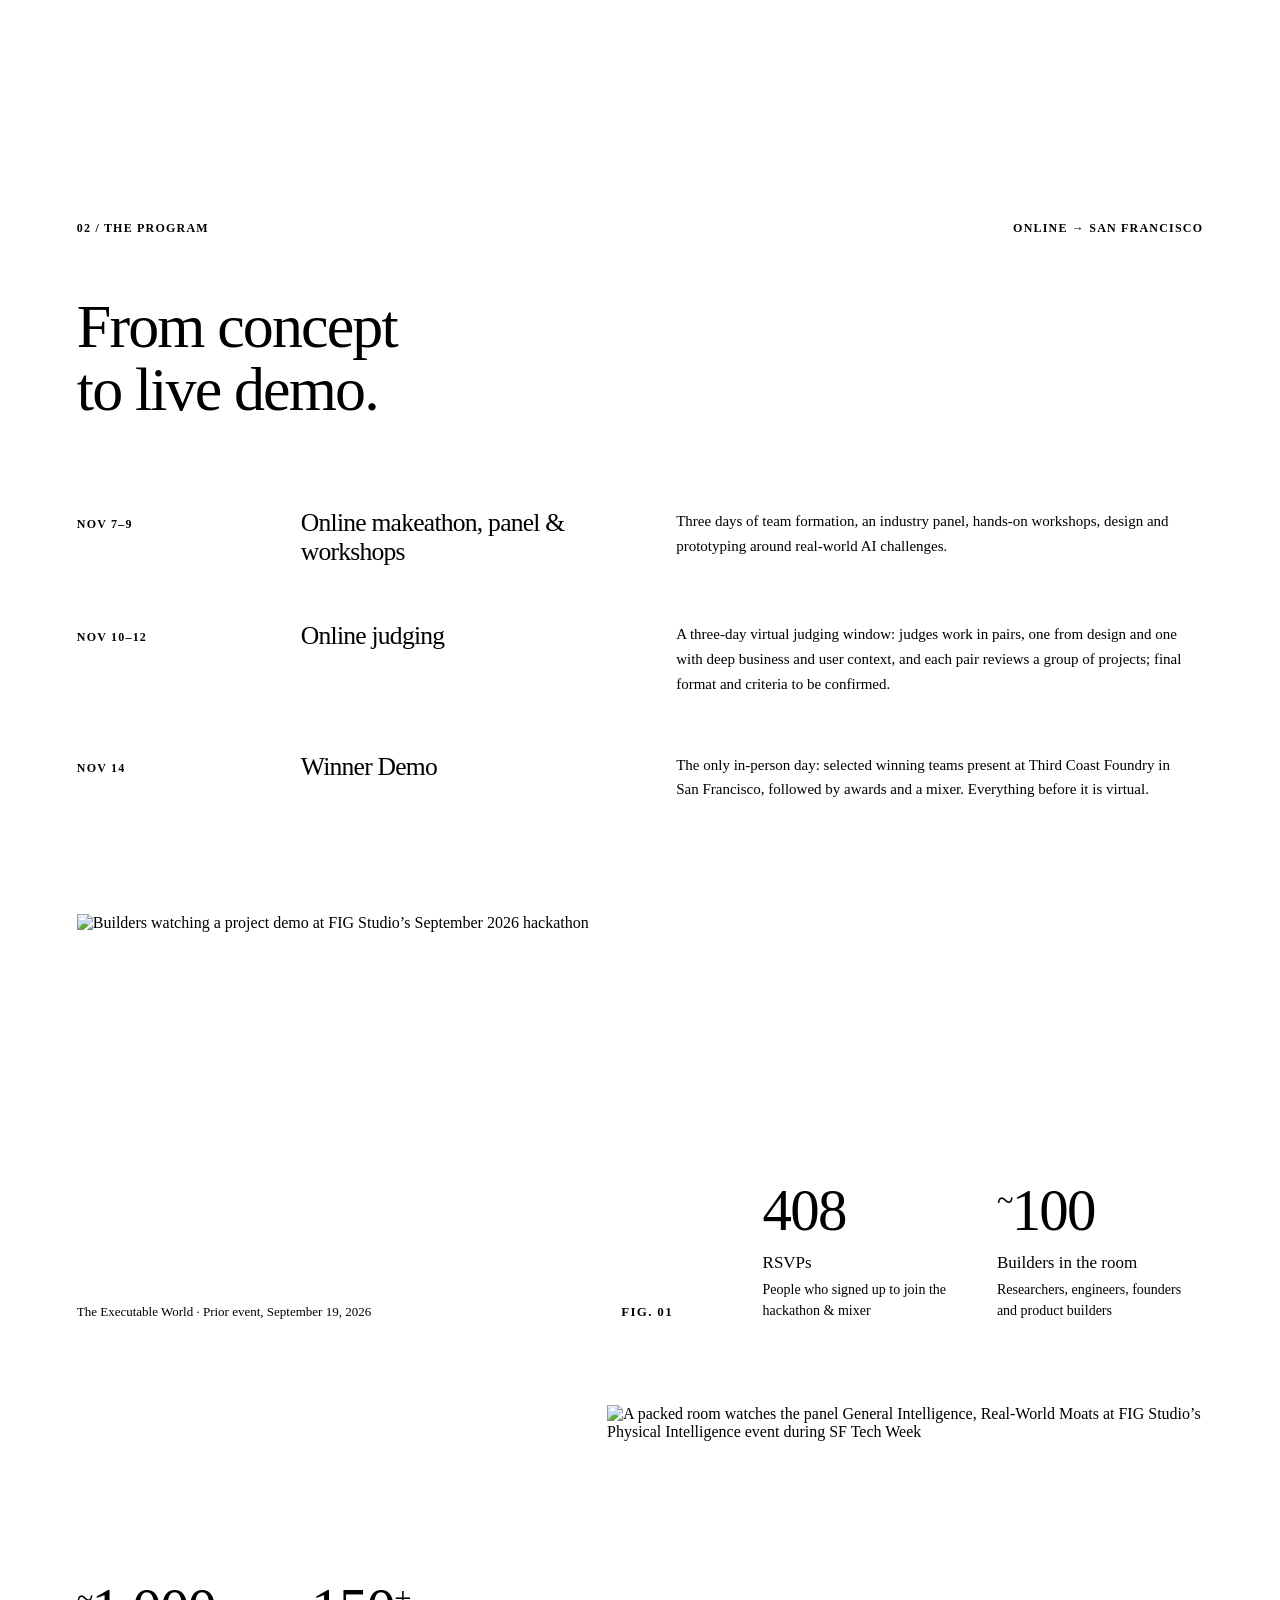
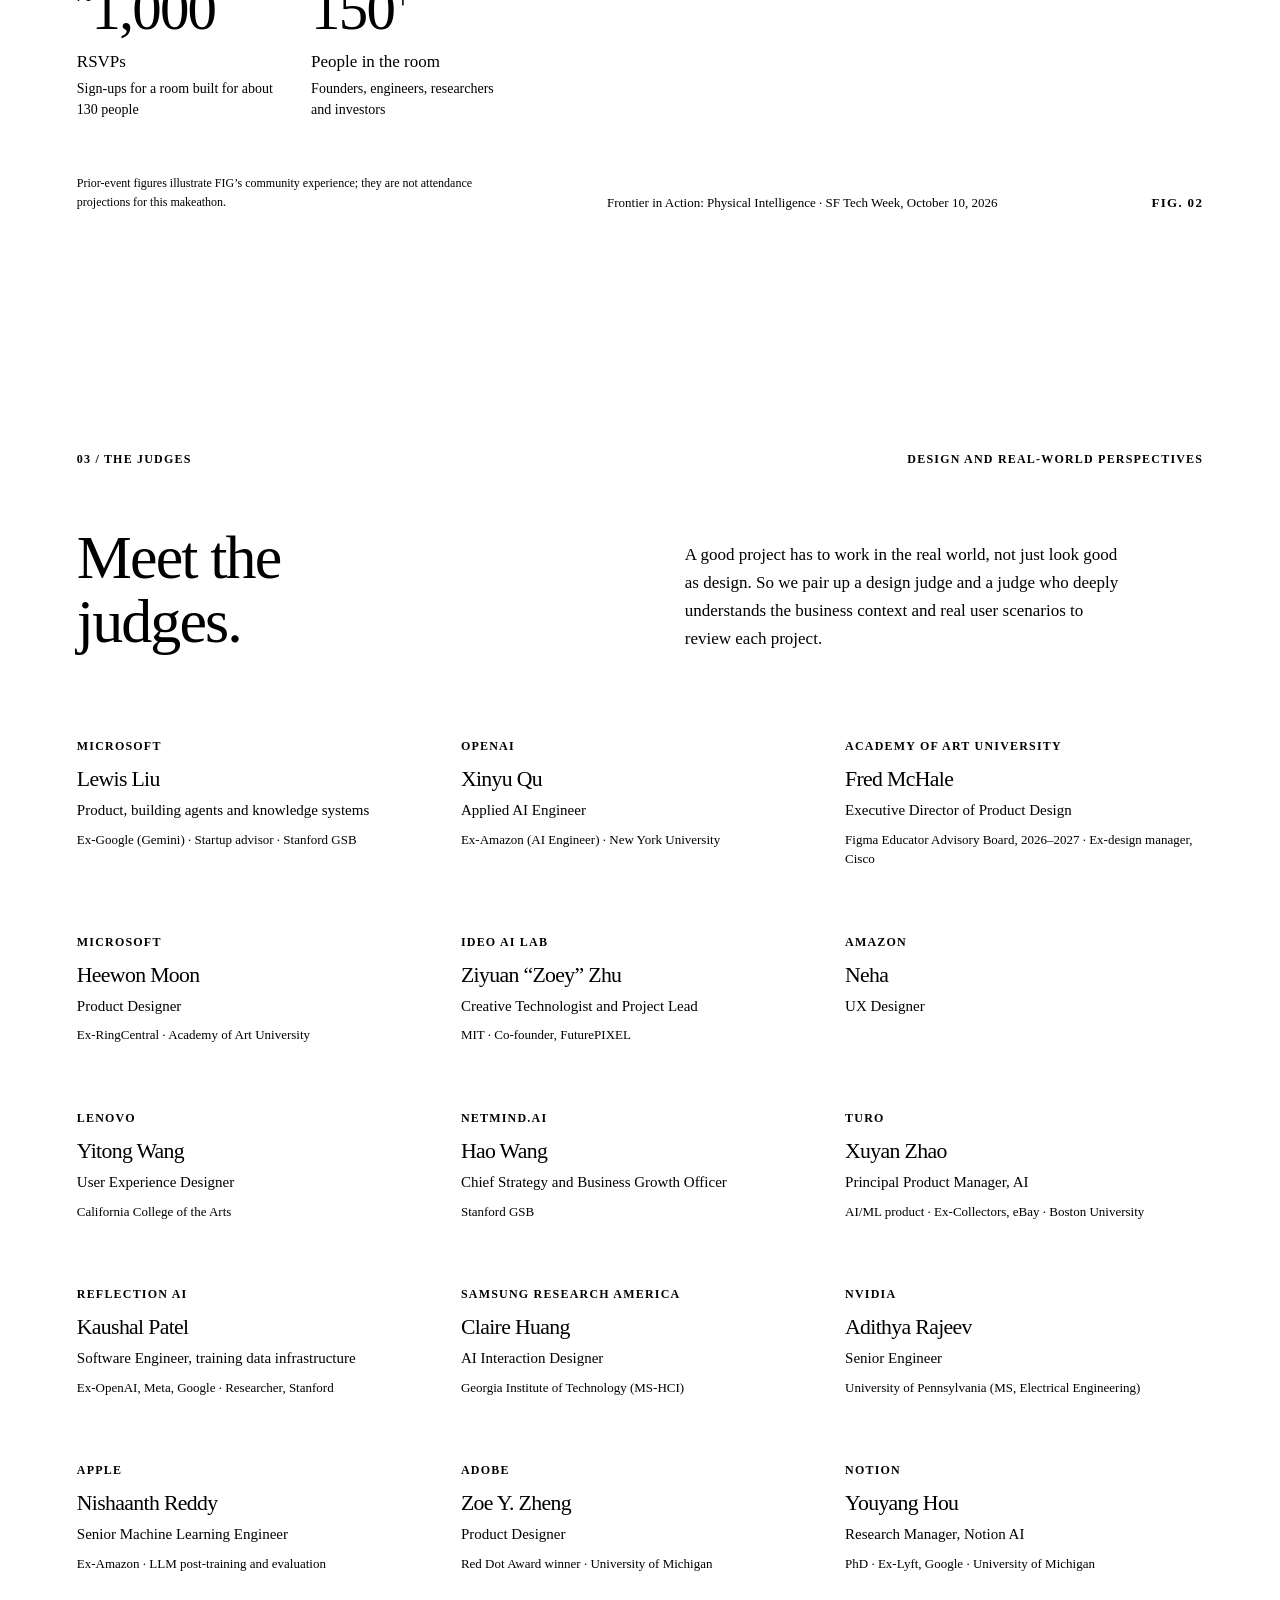
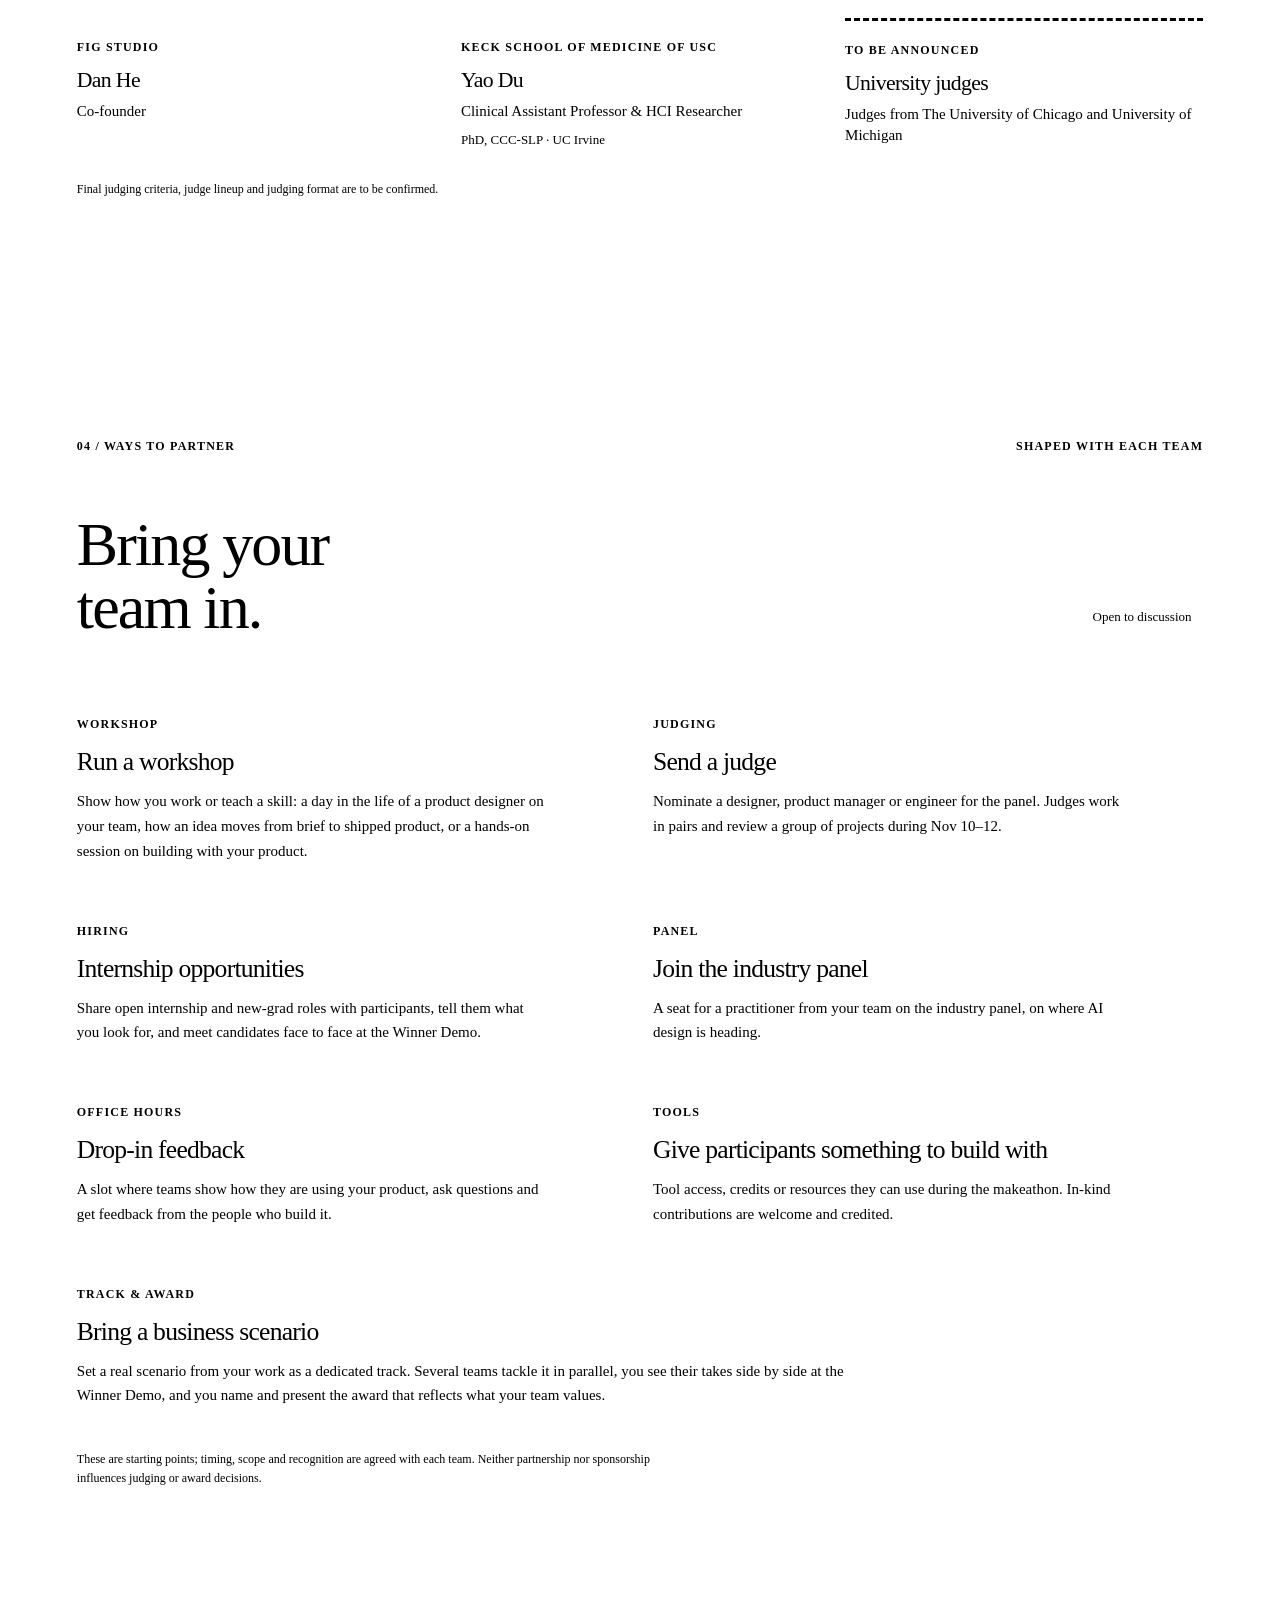
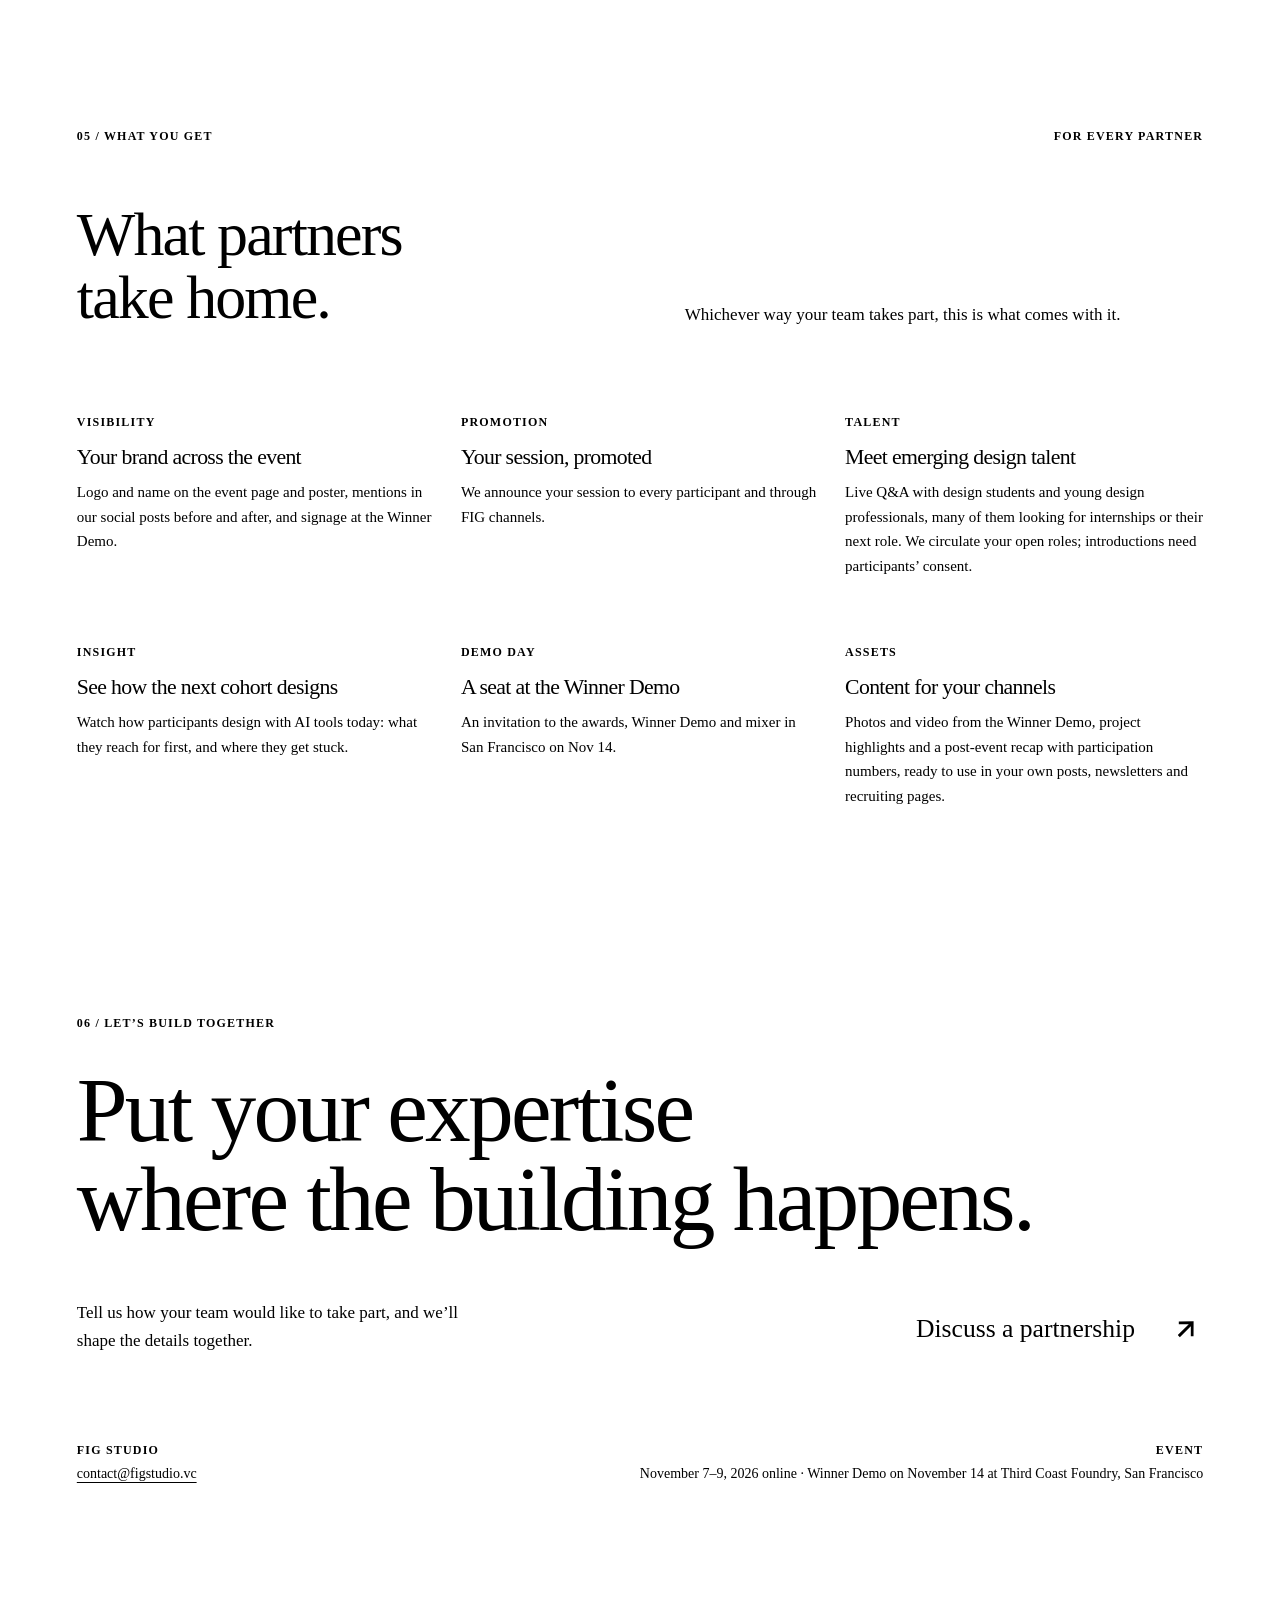
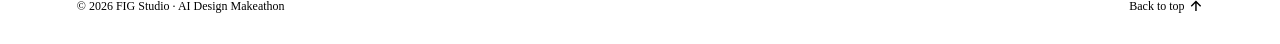
==== commit 83e5932b: "Judges: 17 named judges on all four pages; partner list adds Apple, NVIDIA, Adobe, Samsung Research " ====
--- a/events/ai-design-makeathon-partnership.html
+++ b/events/ai-design-makeathon-partnership.html
@@ -41,7 +41,7 @@
   </div>
   <div class="wrap" style="width:100%"><div class="hero-partners">
     <div><span class="mono">Hosted by</span><strong>FIG Studio</strong><span class="mono mono--second">Co-host</span><strong>Lovable</strong></div>
-    <div><span class="mono">Judges &amp; partners</span><strong>Microsoft · OpenAI · Amazon · Reflection AI · IDEO AI Lab · Lenovo · Turo · The University of Chicago · Academy of Art University · University of Michigan · SSG Accelerator · NetMind.AI</strong><a class="ev-chip judges-tag" href="#judges">Meet the judges <span class="arrow arrow--down" aria-hidden="true"></span></a></div>
+    <div><span class="mono">Judges &amp; partners</span><strong>Microsoft · OpenAI · Amazon · Apple · NVIDIA · Adobe · Samsung Research America · Notion · Reflection AI · IDEO AI Lab · Lenovo · Turo · The University of Chicago · Academy of Art University · University of Michigan · Keck School of Medicine of USC · SSG Accelerator · NetMind.AI</strong><a class="ev-chip judges-tag" href="#judges">Meet the judges <span class="arrow arrow--down" aria-hidden="true"></span></a></div>
   </div></div>
 </section>
 
@@ -89,7 +89,7 @@
   <div class="section-head"><h2 class="section-title reveal">Meet the<br><em>judges.</em></h2><p class="reveal delay">A good project has to work in the real world, not just look good as design. So we pair up a design judge and a judge who deeply understands the business context and real user scenarios to review each project.</p></div>
   <div class="judge-grid">
     <div class="judge reveal"><span class="mono">Microsoft</span><h3>Lewis Liu</h3><p>Product, building agents and knowledge systems</p><small>Ex-Google (Gemini) · Startup advisor · Stanford GSB</small></div>
-    <div class="judge reveal"><span class="mono">OpenAI</span><h3>Xinyu Qu</h3><p>Applied AI Engineer</p><small>New York University</small></div>
+    <div class="judge reveal"><span class="mono">OpenAI</span><h3>Xinyu Qu</h3><p>Applied AI Engineer</p><small>Ex-Amazon (AI Engineer) · New York University</small></div>
     <div class="judge reveal"><span class="mono">Academy of Art University</span><h3>Fred McHale</h3><p>Executive Director of Product Design</p><small>Figma Educator Advisory Board, 2026–2027 · Ex-design manager, Cisco</small></div>
     <div class="judge reveal"><span class="mono">Microsoft</span><h3>Heewon Moon</h3><p>Product Designer</p><small>Ex-RingCentral · Academy of Art University</small></div>
     <div class="judge reveal"><span class="mono">IDEO AI Lab</span><h3>Ziyuan “Zoey” Zhu</h3><p>Creative Technologist and Project Lead</p><small>MIT · Co-founder, FuturePIXEL</small></div>
@@ -98,6 +98,13 @@
     <div class="judge reveal"><span class="mono">NetMind.AI</span><h3>Hao Wang</h3><p>Chief Strategy and Business Growth Officer</p><small>Stanford GSB</small></div>
     <div class="judge reveal"><span class="mono">Turo</span><h3>Xuyan Zhao</h3><p>Principal Product Manager, AI</p><small>AI/ML product · Ex-Collectors, eBay · Boston University</small></div>
     <div class="judge reveal"><span class="mono">Reflection AI</span><h3>Kaushal Patel</h3><p>Software Engineer, training data infrastructure</p><small>Ex-OpenAI, Meta, Google · Researcher, Stanford</small></div>
+    <div class="judge reveal"><span class="mono">Samsung Research America</span><h3>Claire Huang</h3><p>AI Interaction Designer</p><small>Georgia Institute of Technology (MS-HCI)</small></div>
+    <div class="judge reveal"><span class="mono">NVIDIA</span><h3>Adithya Rajeev</h3><p>Senior Engineer</p><small>University of Pennsylvania (MS, Electrical Engineering)</small></div>
+    <div class="judge reveal"><span class="mono">Apple</span><h3>Nishaanth Reddy</h3><p>Senior Machine Learning Engineer</p><small>Ex-Amazon · LLM post-training and evaluation</small></div>
+    <div class="judge reveal"><span class="mono">Adobe</span><h3>Zoe Y. Zheng</h3><p>Product Designer</p><small>Red Dot Award winner · University of Michigan</small></div>
+    <div class="judge reveal"><span class="mono">Notion</span><h3>Youyang Hou</h3><p>Research Manager, Notion AI</p><small>PhD · Ex-Lyft, Google · University of Michigan</small></div>
+    <div class="judge reveal"><span class="mono">FIG Studio</span><h3>Dan He</h3><p>Co-founder</p></div>
+    <div class="judge reveal"><span class="mono">Keck School of Medicine of USC</span><h3>Yao Du</h3><p>Clinical Assistant Professor &amp; HCI Researcher</p><small>PhD, CCC-SLP · UC Irvine</small></div>
     <div class="judge judge--tba reveal"><span class="mono">To be announced</span><h3>University judges</h3><p>Judges from The University of Chicago and University of Michigan</p></div>
   </div>
   <p class="fine">Final judging criteria, judge lineup and judging format are to be confirmed.</p>
--- a/events/ai-design-makeathon/page.css
+++ b/events/ai-design-makeathon/page.css
@@ -0,0 +1,320 @@
+:root{
+  /* Everything colour- and type-related comes from ai-design-makeathon/theme.css,
+     which tools/event-theme/build.py generates from the event poster. */
+  --ink:var(--ev-ink);
+  --ink-soft:var(--ev-ink-soft);
+  --line:var(--ev-line);
+  --sans:var(--ev-font-body);
+  --display:var(--ev-font-heading);
+  --white:var(--ev-paper);
+  --white-tint:var(--ev-paper-tint);
+  --accent-blue:var(--ev-highlight);      /* fills, highlights */
+  --accent-blue-deep:var(--ev-accent);        /* text accent on light, hover */
+
+  --fs-ui:14px;
+  --fs-label:13px;
+  --sp-2:8px; --sp-3:12px; --sp-4:16px; --sp-5:24px; --sp-6:32px; --sp-7:48px;
+  --nav-h:0px;
+  --radius-sm:var(--ev-radius);
+  --radius-md:var(--ev-radius);
+  --maxw:1320px;
+
+  --blue:var(--accent-blue);
+  --paper:var(--white);
+  --muted:var(--ev-on-dark-muted);
+  --rline:var(--ev-on-dark-line);
+  --pad:clamp(24px,6vw,100px);
+  --ease:cubic-bezier(.2,.7,.2,1);
+}
+*{box-sizing:border-box}
+html{scroll-behavior:smooth;scroll-padding-top:calc(var(--nav-h) + 14px)}
+body{margin:0;background:var(--ink);color:var(--paper);font-family:var(--sans);-webkit-font-smoothing:antialiased}
+button,a,input{font:inherit}
+a{color:inherit;text-decoration:none}
+button{cursor:pointer;color:inherit}
+button:focus-visible,a:focus-visible,summary:focus-visible{outline:3px solid var(--blue);outline-offset:6px}
+img{display:block;width:100%}
+figure,h1,h2,h3,p{margin:0}
+p{font-size:1.0625rem;line-height:1.65}
+h1,h2,h3{font-weight:500;letter-spacing:-.03em;font-family:var(--display)}
+::selection{background:var(--blue);color:var(--ink)}
+.wrap{max-width:1600px;margin:auto;padding-left:var(--pad);padding-right:var(--pad)}
+.mono{font-family:var(--ev-font-label);font-size:.75rem;line-height:1.5;letter-spacing:.1em;text-transform:uppercase;font-weight:600;font-variant-numeric:tabular-nums}
+.eyebrow{display:flex;align-items:center;gap:14px}
+.eyebrow:before{content:'';width:9px;height:9px;background:var(--ev-highlight)}
+.section-label{display:flex;justify-content:space-between;gap:20px;border-top:1px solid var(--rline);padding-top:18px;margin-bottom:58px}
+.section-label span:last-child{color:var(--muted);text-align:right}
+.pad-y{padding-top:110px;padding-bottom:110px}
+.section-title{font-size:clamp(2.38rem,4.84vw,4.76rem);line-height:1.02}
+.section-title em{font-style:normal;color:var(--blue)}
+.arrow{display:inline-block;flex:none;width:1.3em;height:1.3em;vertical-align:-.3em;background:currentColor;-webkit-mask:url("data:image/svg+xml,%3Csvg xmlns='http://www.w3.org/2000/svg' viewBox='0 0 342 342'%3E%3Cpolygon points='277,170 168,62 148,82 221,155 60,155 60,185 221,185 148,258 168,278'/%3E%3C/svg%3E") center/contain no-repeat;mask:url("data:image/svg+xml,%3Csvg xmlns='http://www.w3.org/2000/svg' viewBox='0 0 342 342'%3E%3Cpolygon points='277,170 168,62 148,82 221,155 60,155 60,185 221,185 148,258 168,278'/%3E%3C/svg%3E") center/contain no-repeat}
+.arrow--ne{rotate:-45deg}
+.arrow--down{rotate:90deg}
+.arrow--up{rotate:-90deg}
+.skip{position:fixed;top:-100px;background:var(--blue);padding:12px;z-index:100;color:var(--ink)}
+.skip:focus{top:8px}
+.text-link{display:inline-flex;align-items:center;gap:12px;padding:16px 0 9px;border-bottom:1px solid color-mix(in srgb,var(--ev-ink) 40%,transparent);margin-top:22px;font-size:.9375rem;transition:gap .3s}
+.text-link:hover{gap:16px}
+
+/* ---------- Hero: sponsor details + event poster ---------- */
+.hero{position:relative;overflow:hidden;isolation:isolate;min-height:max(720px,calc(100svh - var(--nav-h)));display:flex;flex-direction:column;color:var(--ink);border-bottom:1px solid var(--ev-line-strong);background:linear-gradient(180deg,var(--ev-paper) 0%,var(--ev-paper) 45%,var(--ev-paper-tint) 100%)}
+/* the poster's pixel mosaic bleeds in from the right and fades toward the copy */
+.hero:before{content:"";position:absolute;z-index:-1;right:-2%;top:96px;width:min(62%,900px);aspect-ratio:1;background:var(--ev-motif-field) right top/contain no-repeat;-webkit-mask-image:radial-gradient(ellipse 62% 52% at 82% 34%,#000 25%,transparent 78%);mask-image:radial-gradient(ellipse 62% 52% at 82% 34%,#000 25%,transparent 78%);opacity:.7}
+.hero-glow{position:absolute;z-index:-1;inset:-20% -40% 0 45%;background:radial-gradient(ellipse at center,color-mix(in srgb,var(--ev-highlight) 18%,transparent),transparent 63%);animation:ambient 14s ease-in-out infinite alternate;pointer-events:none}
+.hero-inner{flex:1;width:100%;display:grid;grid-template-columns:minmax(0,1.05fr) minmax(0,.95fr);gap:clamp(32px,6vw,96px);align-items:center;padding-top:48px;padding-bottom:64px}
+.hero h1{font-size:clamp(2.6rem,5.4vw,5.4rem);line-height:1;margin:30px 0 30px}
+.hero h1 .dot{margin-left:-.14em;color:var(--ev-accent)}
+.hero-intro{font-family:var(--display);font-size:clamp(1.2rem,1.9vw,1.65rem);line-height:1.35;letter-spacing:-.02em;color:var(--ink-soft);max-width:480px}
+.hero-dates{margin-top:38px;display:grid;gap:0;max-width:480px;border-top:1px solid color-mix(in srgb,var(--ev-ink) 20%,transparent)}
+.hero-dates>div{display:grid;grid-template-columns:130px 1fr;gap:16px;padding:18px 0;border-bottom:1px solid var(--ev-line);align-items:start}
+.hero-dates b{display:block;font-family:var(--display);font-weight:500;font-size:1.15rem;letter-spacing:-.02em}
+.hero-dates .ev-chip{justify-self:start}
+@media(min-width:761px){.hero-dates .ev-chip--pin{font-size:.6875rem;letter-spacing:.05em;white-space:nowrap}}
+.hero-dates b+.ev-chip,.hero-dates small{margin-top:9px}
+.hero-dates small{display:block;font-size:.875rem;color:var(--ev-muted)}
+.hero-poster{margin:0;position:relative;isolation:isolate}
+.hero-poster:before{content:"";position:absolute;z-index:-1;inset:22px -22px -22px 22px;background:var(--ev-highlight)}
+.hero-poster video,.hero-poster img{display:block;width:100%;height:auto;aspect-ratio:1080/1096;object-fit:cover;border:1px solid color-mix(in srgb,var(--ev-ink) 15%,transparent);box-shadow:0 24px 60px color-mix(in srgb,var(--ev-ink) 14%,transparent)}
+.hero-partners{position:relative;border-top:1px solid color-mix(in srgb,var(--ev-ink) 20%,transparent);padding-top:26px;padding-bottom:38px;display:grid;grid-template-columns:.6fr 2.4fr;gap:30px}
+.hero-partners .mono{display:block;color:var(--accent-blue-deep);margin-bottom:9px}
+.hero-partners strong{display:block;font-family:var(--display);font-weight:500;font-size:1.15rem;line-height:1.4;letter-spacing:-.03em}
+.hero-partners small{display:block;font-size:.8125rem;color:var(--ev-muted);margin-top:5px}
+.hero-partners .mono--second{margin-top:18px}
+
+/* ---------- 01 The opportunity ---------- */
+.opportunity-sec{background:var(--white);color:var(--ink)}
+.opportunity-sec .section-label{border-color:color-mix(in srgb,var(--ev-ink) 20%,transparent)}
+.opportunity-sec .section-label span:last-child{color:var(--ev-muted)}
+.intro-grid{display:grid;grid-template-columns:1fr 1fr;gap:7vw;align-items:start}
+.opportunity-sec .section-title em{color:var(--accent-blue-deep)}
+.intro-copy{padding-top:10px}
+.intro-copy .lede{font-size:1.1875rem;color:var(--ink-soft);max-width:480px}
+.pull{margin-top:32px;border-left:2px solid var(--accent-blue);padding-left:22px;font-family:var(--display);font-size:clamp(1.15rem,1.7vw,1.5rem);line-height:1.35;letter-spacing:-.02em;max-width:480px}
+.tiles{display:grid;grid-template-columns:1fr 1fr;gap:26px;margin-top:72px}
+.tile{border-top:2px solid var(--ev-ink);padding-top:19px}
+.tile .mono{color:var(--ev-muted)}
+.tile h3{font-size:clamp(1.4rem,2vw,1.9rem);margin:14px 0 12px}
+.tile p{font-size:.9375rem;color:var(--ev-muted);max-width:470px}
+.tile .tile-note{display:block;margin-top:14px;font-size:.75rem;color:var(--ev-faint)}
+.tiles .tile--wide{grid-column:1/-1}
+
+/* ---------- 02 The program ---------- */
+.program{background:var(--ev-ink);color:var(--paper);position:relative;overflow:hidden}
+.program:before{content:"";position:absolute;width:min(60vw,820px);aspect-ratio:1;right:-6vw;top:-4vw;background:var(--ev-motif-field) right top/contain no-repeat;opacity:.1;pointer-events:none;-webkit-mask-image:linear-gradient(200deg,#000 0,transparent 62%);mask-image:linear-gradient(200deg,#000 0,transparent 62%)}
+.program .wrap{position:relative}
+.program .section-title em{color:var(--blue)}
+.timeline{list-style:none;margin:60px 0 0;padding:0;border-top:1px solid color-mix(in srgb,var(--ev-highlight) 55%,transparent)}
+.timeline li{display:grid;grid-template-columns:200px minmax(0,.8fr) minmax(0,1.2fr);gap:24px;padding:28px 0;border-bottom:1px solid color-mix(in srgb,var(--ev-paper) 14%,transparent);align-items:start;position:relative}
+.timeline li:before{content:'';position:absolute;width:7px;height:7px;border-radius:50%;top:-4px;left:0;background:var(--blue)}
+.timeline .mono{color:var(--blue);padding-top:6px}
+.timeline h3{font-size:clamp(1.3rem,2vw,1.9rem);line-height:1.12}
+.timeline p{font-size:.9375rem;color:var(--ev-on-dark-muted);max-width:520px}
+.proof{display:grid;grid-template-columns:1.15fr .85fr;gap:7vw;align-items:end;margin-top:84px}
+.proof figure{margin:0}
+.proof--flip{grid-template-columns:.85fr 1.15fr}
+.proof--flip figure{order:2}
+.shot{position:relative;overflow:hidden;display:block;aspect-ratio:16/10}
+.shot img{height:100%;object-fit:cover;object-position:50% 40%}
+.caption{display:flex;justify-content:space-between;gap:15px;padding-top:15px;color:var(--ev-on-dark-muted);font-size:.8125rem;line-height:1.5}
+.caption b{color:var(--ev-paper);font-weight:400}
+.figure-no{color:var(--blue);font-weight:600;letter-spacing:.1em;font-variant-numeric:tabular-nums}
+.proof-numbers{display:grid;grid-template-columns:1fr 1fr;gap:28px;border-top:1px solid color-mix(in srgb,var(--ev-highlight) 44%,transparent);padding-top:27px}
+.proof-numbers strong{display:block;font-family:var(--display);font-weight:500;font-size:clamp(3rem,4.6vw,4.5rem);line-height:1.04;letter-spacing:-.03em;font-variant-numeric:tabular-nums;white-space:nowrap}
+.proof-numbers .approx{font-size:.52em;vertical-align:top;display:inline-block;padding-top:.18em}
+.proof-numbers b{display:block;margin-top:12px;font-weight:500;font-size:1.0625rem}
+.proof-numbers small{display:block;margin-top:6px;font-size:.875rem;line-height:1.5;color:var(--ev-on-dark-muted);max-width:240px}
+.proof-note{grid-column:1/-1;margin-top:26px;font-size:.75rem;line-height:1.6;color:var(--ev-on-dark-muted);max-width:520px}
+
+/* ---------- 03 Sponsorship packages ---------- */
+.packages{background:var(--white-tint);color:var(--ink)}
+.packages .section-label{border-color:color-mix(in srgb,var(--ev-ink) 20%,transparent)}
+.packages .section-label span:last-child{color:var(--ev-muted)}
+.packages .section-title em{color:var(--accent-blue-deep)}
+.package-head{display:flex;justify-content:space-between;gap:40px;align-items:end;margin-bottom:55px}
+.package-head p{max-width:330px;color:var(--ev-muted);font-size:1rem}
+.table-scroll{overflow-x:auto;-webkit-overflow-scrolling:touch}
+.matrix{width:100%;min-width:720px;border-collapse:collapse;table-layout:fixed;border-top:2px solid var(--ev-ink)}
+.matrix th,.matrix td{text-align:left;padding:20px 14px;border-bottom:1px solid color-mix(in srgb,var(--ev-ink) 15%,transparent);font-size:.9375rem;line-height:1.45;vertical-align:top}
+.matrix thead th{padding-top:24px;padding-bottom:24px;vertical-align:bottom}
+.matrix th:first-child,.matrix td:first-child{width:34%;padding-left:0}
+.matrix th:not(:first-child),.matrix td:not(:first-child){text-align:center}
+.matrix td:first-child{color:var(--ev-ink-soft);font-weight:500}
+.matrix td{color:var(--ev-ink-soft)}
+.matrix .tier{display:block;font-family:var(--display);font-size:1.45rem;font-weight:500;letter-spacing:-.03em;color:var(--ink)}
+.matrix .tier-price{display:block;margin-top:6px;font-size:.75rem;letter-spacing:.14em;text-transform:uppercase;font-weight:600;color:var(--accent-blue-deep)}
+.matrix th.lead,.matrix td.lead{background:color-mix(in srgb,var(--ev-highlight) 12%,transparent)}
+.matrix th.lead{box-shadow:inset 0 3px 0 var(--accent-blue)}
+.matrix .dash{color:var(--ev-faint)}
+.swipe-hint{display:none;margin:0 0 12px;color:var(--ev-muted)}
+.package-note{font-size:.75rem;color:var(--ev-faint);margin-top:26px;line-height:1.6;max-width:760px}
+
+/* ---------- Closing ---------- */
+.closing{background:var(--ev-accent);color:var(--ev-paper);position:relative;overflow:hidden}
+.closing-inner{padding-top:94px;padding-bottom:86px;position:relative}
+.closing .mono{color:var(--ev-paper)}
+.closing:before{content:"";position:absolute;width:min(50vw,700px);aspect-ratio:1;right:-4vw;top:-6vw;background:var(--ev-motif-field) right top/contain no-repeat;opacity:.14;pointer-events:none;-webkit-mask-image:linear-gradient(200deg,#000 0,transparent 55%);mask-image:linear-gradient(200deg,#000 0,transparent 55%)}
+.closing h2 .hl{color:var(--ev-highlight)}
+.closing h2{font-size:clamp(2.8rem,7.14vw,7.22rem);line-height:.97;max-width:1080px;margin-top:35px}
+.closing-bottom{display:flex;justify-content:space-between;align-items:end;gap:35px;margin-top:55px}
+.closing-bottom p{max-width:420px;color:var(--ev-paper)}
+.contact-link{font-size:clamp(1rem,2vw,1.6rem);padding-bottom:10px;border-bottom:1px solid color-mix(in srgb,var(--ev-paper) 60%,transparent);display:flex;align-items:center;gap:35px}
+.contact-link:hover .arrow{transform:translate(4px,-4px)}
+.contact-link .arrow{transition:transform .3s}
+.closing-meta{display:flex;justify-content:space-between;gap:20px;margin-top:64px;padding-top:22px;border-top:1px solid var(--ev-on-dark-line);color:var(--ev-paper);font-size:.875rem}
+.closing-meta .mono{display:block;color:var(--ev-paper);margin-bottom:7px}
+.footer{display:flex;justify-content:space-between;align-items:center;gap:20px;padding-top:30px;padding-bottom:30px;color:var(--ev-on-dark-muted);font-size:.75rem}
+.footer a:hover{color:var(--ev-paper)}
+
+/* ---------- Motion ---------- */
+.js-motion .reveal{opacity:0;transform:translateY(28px);transition:opacity .9s var(--ease),transform .9s var(--ease)}
+.js-motion .reveal.in{opacity:1;transform:none}
+.js-motion .delay{transition-delay:.13s}
+@keyframes ambient{from{transform:translate(-5%,0) scale(.9)}to{transform:translate(8%,8%) scale(1.15)}}
+
+/* ---------- Scroll progress / section map (same as the recap) ---------- */
+.progress{position:fixed;top:0;left:0;width:100%;height:2px;z-index:51;transition:height .22s var(--ease)}
+.progress::after{content:"";position:absolute;left:0;right:0;top:100%;height:14px}
+.pg-layer{position:absolute;inset:0;display:flex;overflow:hidden}
+.pg-base{background:color-mix(in srgb,var(--ev-ink) 38%,var(--ev-paper))}
+.pg-fill{background:var(--blue);color:var(--ev-ink);clip-path:inset(0 100% 0 0);pointer-events:none;transition:clip-path .2s var(--ease)}
+.pg-base,.pg-fill{font:600 .6875rem/1 var(--sans);letter-spacing:.12em;text-transform:uppercase}
+.pg-seg{display:flex;gap:.6em;align-items:center;min-width:0;padding:0 12px;color:var(--ev-paper);text-decoration:none;white-space:nowrap;border-left:1px solid var(--ev-ink);opacity:0;transition:flex-basis .2s var(--ease),opacity .15s,background .15s}
+.pg-fill .pg-seg{color:var(--ev-ink);border-left-color:transparent}
+.pg-seg:first-child{border-left:0}
+.pg-seg b{flex:none;font-weight:700}
+.pg-seg span{overflow:hidden;text-overflow:ellipsis}
+.pg-base .pg-seg:hover{background:color-mix(in srgb,var(--ev-ink) 55%,var(--ev-paper))}
+.progress.open{height:30px}
+.progress.open .pg-seg{opacity:1}
+.progress.open .pg-base{cursor:pointer}
+.progress:not(.open) .pg-seg{pointer-events:none}
+.pg-seg:focus-visible{outline:2px solid var(--ev-paper);outline-offset:-3px}
+
+/* ---------- Responsive ---------- */
+@media(max-width:1050px){
+  .hero-inner{grid-template-columns:1fr 1fr;gap:32px}
+  .timeline li{grid-template-columns:150px 1fr;row-gap:10px}
+  .timeline li p{grid-column:2}
+}
+@media(max-width:760px){
+  .pad-y{padding-top:66px;padding-bottom:66px}
+  .section-label{margin-bottom:36px}
+  .section-label .mono{font-size:.6875rem}
+  .hero{min-height:0}
+  .hero-inner{grid-template-columns:1fr;padding-top:34px;padding-bottom:40px;gap:36px}
+  .hero-poster{order:2}
+  .hero-dates div{grid-template-columns:110px 1fr}
+  .hero-partners{grid-template-columns:1fr;gap:22px;padding-bottom:30px}
+  .section-badge{justify-content:flex-start;padding-bottom:0}
+  .hero-glow{display:none}
+  .hero:before{display:none}
+  .hero h1{font-size:clamp(2.2rem,12.4vw,3.6rem)}
+  .hero-poster:before{inset:14px -10px -14px 10px}
+  .intro-grid{grid-template-columns:1fr;gap:24px}
+  .intro-copy{padding-top:0}
+  .tiles{grid-template-columns:1fr;gap:34px;margin-top:48px}
+  .timeline{margin-top:40px}
+  .timeline li{grid-template-columns:1fr;gap:8px;padding:22px 0}
+  .timeline li p{grid-column:1}
+  .timeline .mono{padding-top:0}
+  .proof{grid-template-columns:1fr;gap:36px;margin-top:52px}
+  .proof--flip{grid-template-columns:1fr}.proof--flip figure{order:0}
+  .swipe-hint{display:block}
+  .package-head{display:block;margin-bottom:32px}
+  .package-head p{margin-top:22px}
+  .closing-inner{padding-top:60px;padding-bottom:65px}
+  .closing-bottom{display:block;margin-top:32px}
+  .contact-link{margin-top:30px;width:fit-content;font-size:1.0625rem;gap:24px}
+  .closing-meta{flex-direction:column;margin-top:44px}
+  .closing-meta>div{text-align:left!important}
+  .footer{flex-wrap:wrap}
+}
+@media(prefers-reduced-motion:reduce){
+  html{scroll-behavior:auto}
+  *,*:before,*:after{animation:none!important;transition:none!important}
+  .js-motion .reveal{opacity:1;transform:none}
+}
+@media print{
+  .progress,nav,.hero-glow{display:none}
+  .reveal{opacity:1!important;transform:none!important}
+  .hero{min-height:0}
+  .pad-y{padding-top:45px;padding-bottom:45px}
+  .hero,.program,.packages,.opportunity-sec,.closing{print-color-adjust:exact;-webkit-print-color-adjust:exact}
+  .tile,.matrix tr,.timeline li{break-inside:avoid}
+  .matrix{min-width:0}
+}
+
+/* ---------- Stand-alone page: brand bar instead of the site navigation ---------- */
+.hero-brand{display:flex;align-items:center;justify-content:space-between;gap:20px;padding-top:30px;padding-bottom:20px;border-bottom:1px solid var(--ev-line-strong)}
+.hero-brand img{width:auto;height:42px}
+.hero-brand .brand-home{display:block;line-height:0;transition:opacity .2s}.hero-brand .brand-home:hover{opacity:.7}.hero-brand .brand-home:focus-visible{outline:2px solid var(--ev-accent);outline-offset:4px}
+.hero-brand .mono{color:var(--ev-muted);text-align:right}
+
+/* ---------- University page: for students / why FIG / ways to partner ---------- */
+.students,.why{background:var(--ev-paper-tint);color:var(--ink)}
+.ways,.judges{background:var(--ev-paper);color:var(--ink)}
+.students .section-label,.why .section-label,.ways .section-label,.judges .section-label{border-color:var(--ev-line-strong)}
+.students .section-label span:last-child,.why .section-label span:last-child,.ways .section-label span:last-child,.judges .section-label span:last-child{color:var(--ev-muted)}
+.students .section-title em,.why .section-title em,.ways .section-title em,.judges .section-title em{color:var(--accent-blue-deep)}
+.section-head{display:grid;grid-template-columns:1fr 1fr;gap:7vw;align-items:end}
+.section-head p{color:var(--ev-muted);max-width:440px}
+.section-badge{display:flex;flex-wrap:wrap;gap:10px;justify-content:flex-end;padding-bottom:.4em}
+.section-badge .ev-chip{font-size:.8125rem;padding:.6em .9em}
+.benefit-grid{display:grid;grid-template-columns:repeat(3,minmax(0,1fr));gap:44px 26px;margin-top:64px}
+.benefit{border-top:2px solid var(--ev-ink);padding-top:19px}
+.benefit .mono{color:var(--ev-muted)}
+.benefit h3{font-size:clamp(1.25rem,1.7vw,1.6rem);line-height:1.15;margin:14px 0 10px}
+.benefit p{font-size:.9375rem;color:var(--ev-muted)}
+.fine{font-size:.75rem;line-height:1.6;color:var(--ev-faint);margin-top:30px;max-width:620px}
+.reason-grid{display:grid;grid-template-columns:1fr 1fr;gap:0 7vw;margin-top:64px}
+.reason{border-top:1px solid var(--ev-line-strong);padding:26px 0 34px}
+.reason h3{font-size:clamp(1.3rem,1.9vw,1.75rem);line-height:1.15;margin:0 0 12px}
+.reason h3:before{content:"";display:inline-block;width:.42em;height:.42em;background:var(--ev-highlight);margin-right:.6em;vertical-align:.12em}
+.reason p{font-size:.9375rem;color:var(--ev-muted);max-width:460px}
+.ways .tiles{margin-top:56px}
+.ways .tile{padding-bottom:12px}
+.ways .tile--wide{grid-column:1/-1;border-top-color:var(--ev-accent)}
+.ways .tile--wide p{max-width:780px}
+.ways .tile--wide p strong{color:var(--ev-ink);font-weight:600}
+.tile-split{display:grid;grid-template-columns:1fr 1fr;gap:26px;margin-top:24px;max-width:900px}
+.tile-split>div{border-top:1px solid var(--ev-line-strong);padding-top:14px}
+.tile-split .mono{color:var(--accent-blue-deep)}
+.tile-split p{margin-top:8px;font-size:.9375rem;color:var(--ev-muted)}
+@media(max-width:760px){.tile-split{grid-template-columns:1fr;gap:20px}}
+@media(max-width:1050px){.benefit-grid{grid-template-columns:repeat(2,minmax(0,1fr))}}
+@media(max-width:760px){
+  .hero-brand{padding-top:20px}.hero-brand img{height:36px}.hero-brand .mono{font-size:.6875rem;max-width:150px}
+  .hero-inner{padding-top:32px}
+  .section-head{grid-template-columns:1fr;gap:20px}
+  .benefit-grid{grid-template-columns:1fr;gap:34px;margin-top:44px}
+  .reason-grid{grid-template-columns:1fr;margin-top:40px}
+}
+
+/* ---------- Judges ---------- */
+.judge-grid{display:grid;grid-template-columns:repeat(auto-fill,minmax(300px,1fr));gap:44px 26px;margin-top:64px}
+.judge{border-top:2px solid var(--ev-ink);padding-top:19px;min-width:0}
+.judge .mono{color:var(--accent-blue-deep)}
+.judge h3{font-size:clamp(1.3rem,1.7vw,1.6rem);line-height:1.15;margin:12px 0 8px}
+.judge p{font-size:.9375rem;line-height:1.45;color:var(--ev-ink-soft)}
+.judge small{display:block;margin-top:8px;font-size:.8125rem;line-height:1.5;color:var(--ev-muted)}
+.judge--tba{border-top-style:dashed;border-top-color:var(--ev-faint)}
+.judge--tba h3,.judge--tba p{color:var(--ev-muted)}
+.judges-tag{margin-top:14px;text-decoration:none;transition:background .16s,gap .2s}
+.judges-tag:hover{background:var(--ev-ink);gap:.9em}
+.judges-tag .arrow{width:1.2em;height:1.2em;vertical-align:0}
+@media(max-width:760px){.judge-grid{grid-template-columns:1fr;gap:34px;margin-top:40px}}
+
+/* ---------- Featured Lead benefit ---------- */
+.feature{display:grid;grid-template-columns:auto minmax(0,1fr);gap:clamp(24px,3.4vw,44px);align-items:start;background:var(--ev-ink);color:var(--ev-paper);padding:clamp(24px,3.4vw,44px);margin-bottom:44px;position:relative;overflow:hidden}
+.feature:before{content:"";position:absolute;right:-30px;top:-30px;width:340px;aspect-ratio:1;background:var(--ev-motif-field) right top/contain no-repeat;opacity:.12;pointer-events:none}
+.feature-mark{width:104px;height:104px;flex:none;display:grid;place-items:center}
+.feature-mark .spark{width:104px;height:104px;fill:var(--ev-highlight)}
+.feature-body{position:relative;min-width:0}
+.feature h3{font-size:clamp(1.7rem,3vw,2.6rem);line-height:1.05;margin:16px 0 14px;color:var(--ev-paper)}
+.feature p{max-width:640px;color:var(--ev-on-dark-muted);font-size:1.0625rem}
+@media(max-width:760px){
+  .feature{grid-template-columns:1fr;gap:28px;margin-bottom:34px}
+  .feature-mark,.feature-mark .spark{width:64px;height:64px}
+  }
+
+@media(max-width:760px){.section-badge{justify-content:flex-start;padding-bottom:0}}
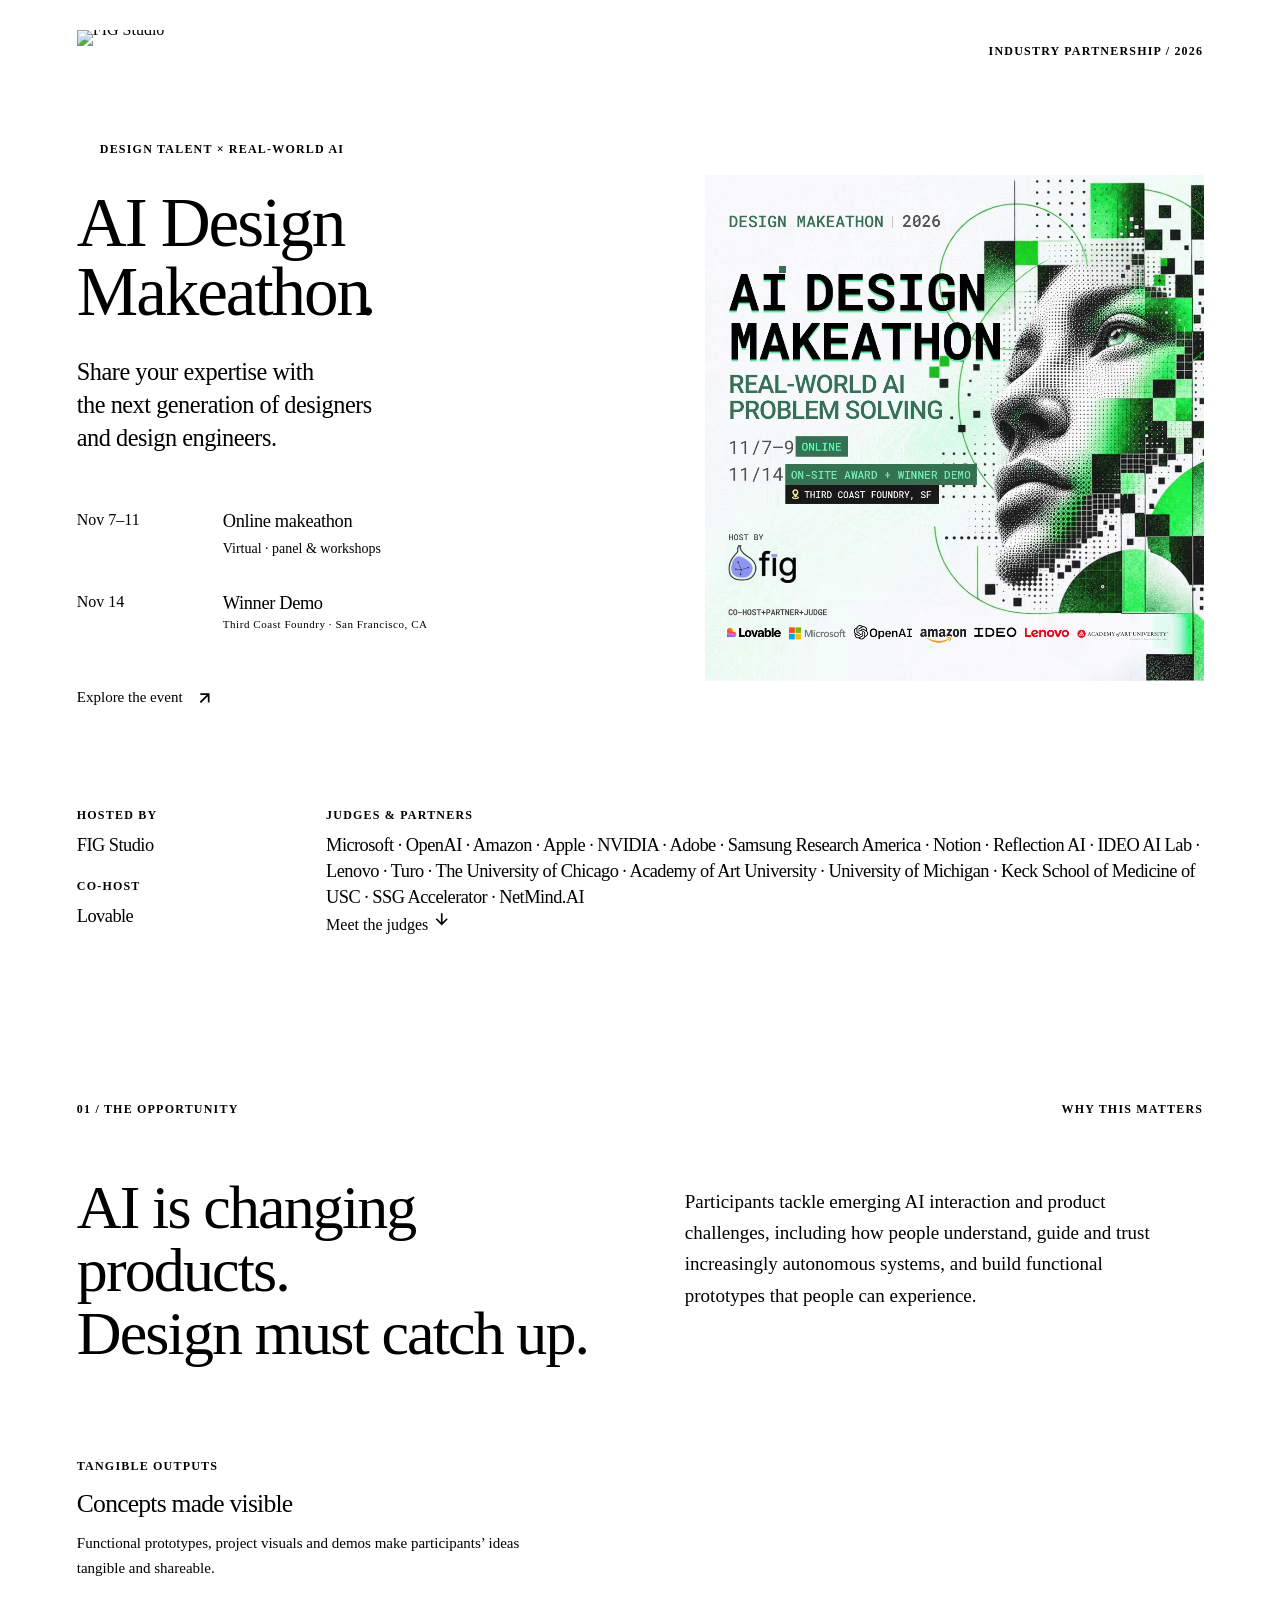
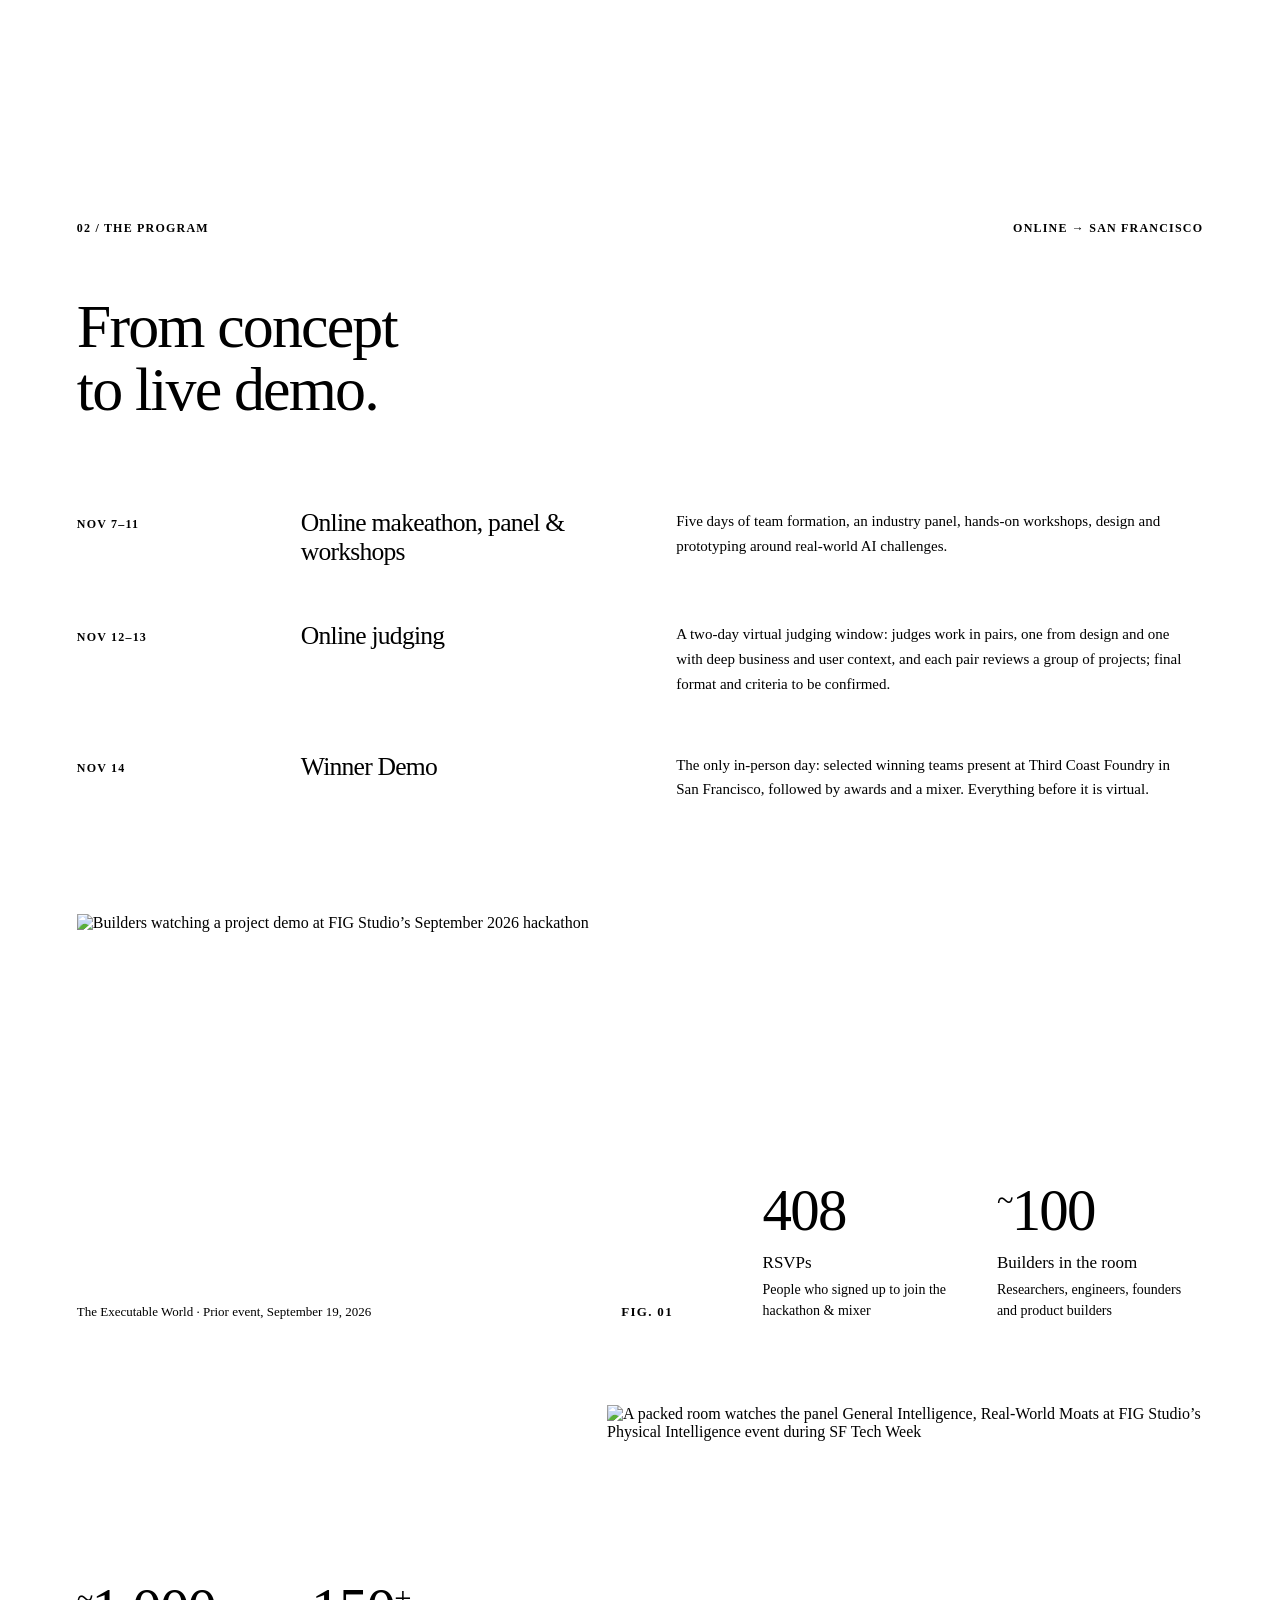
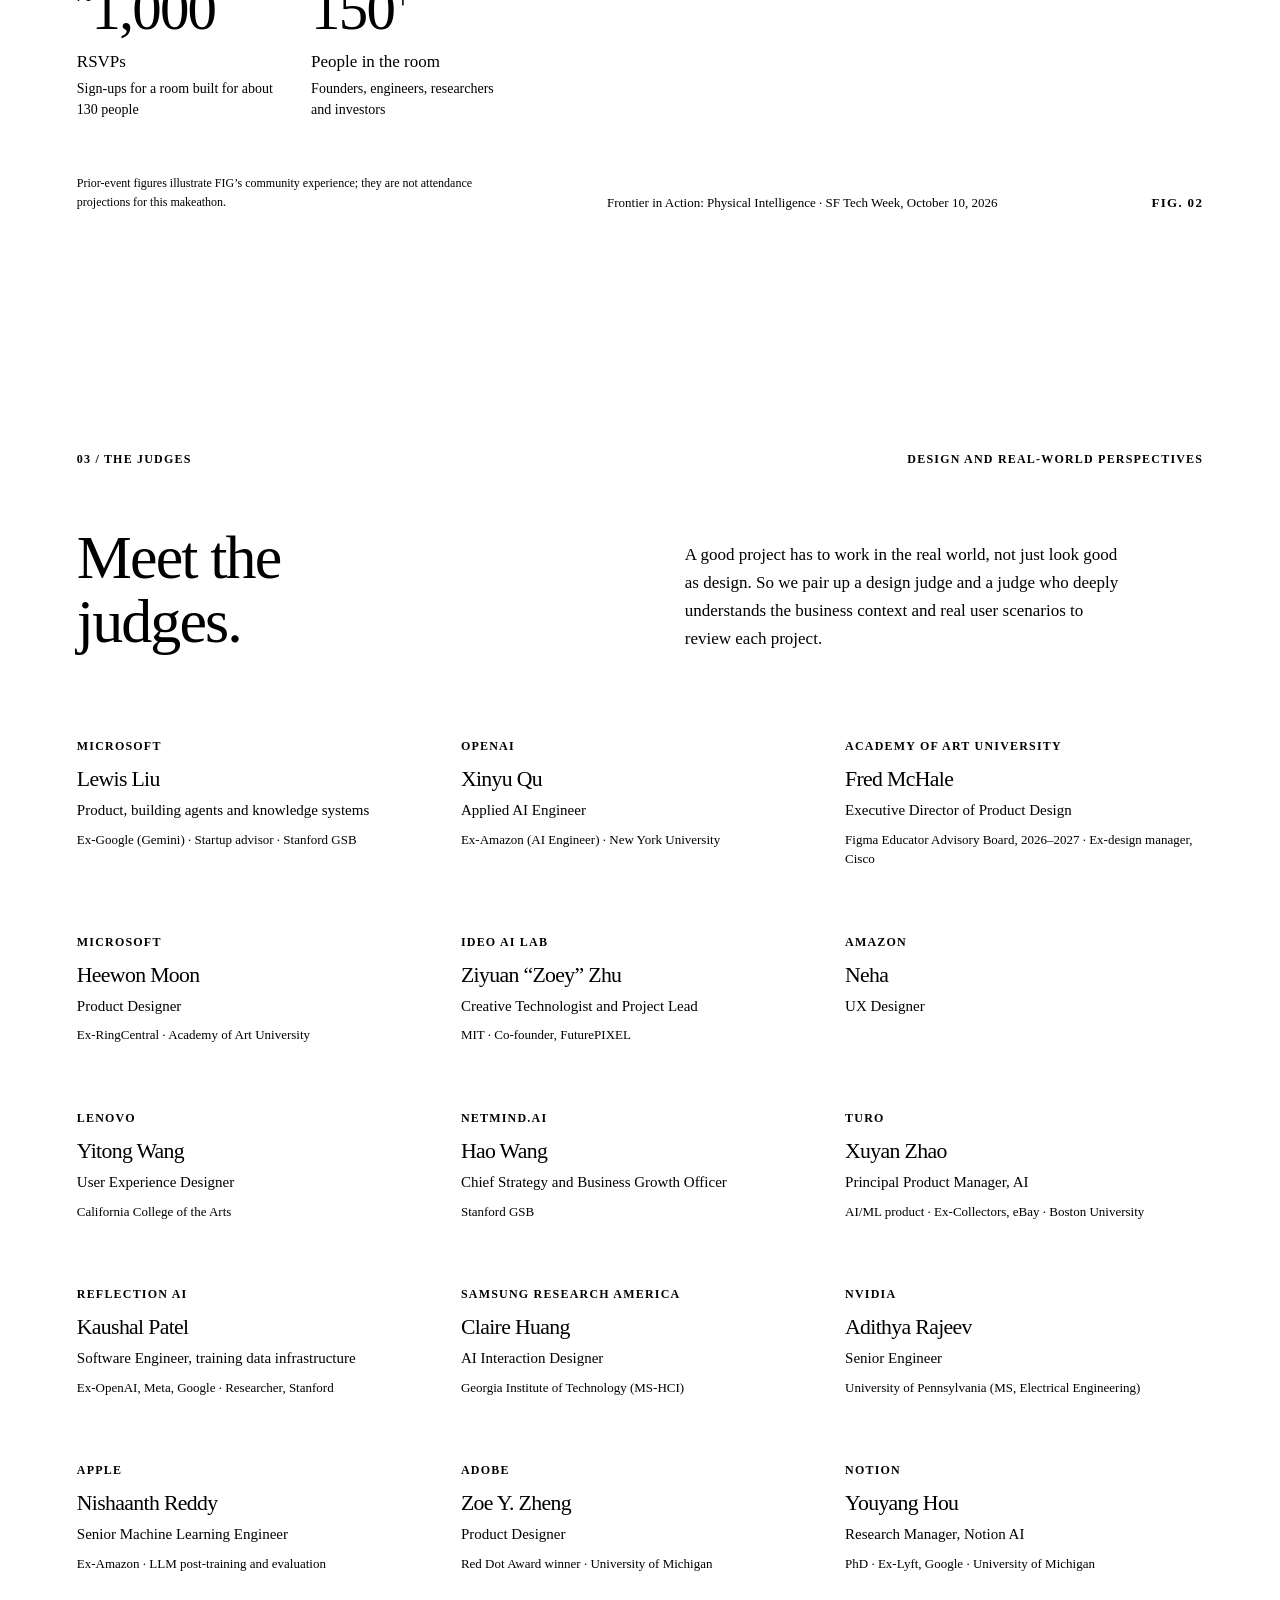
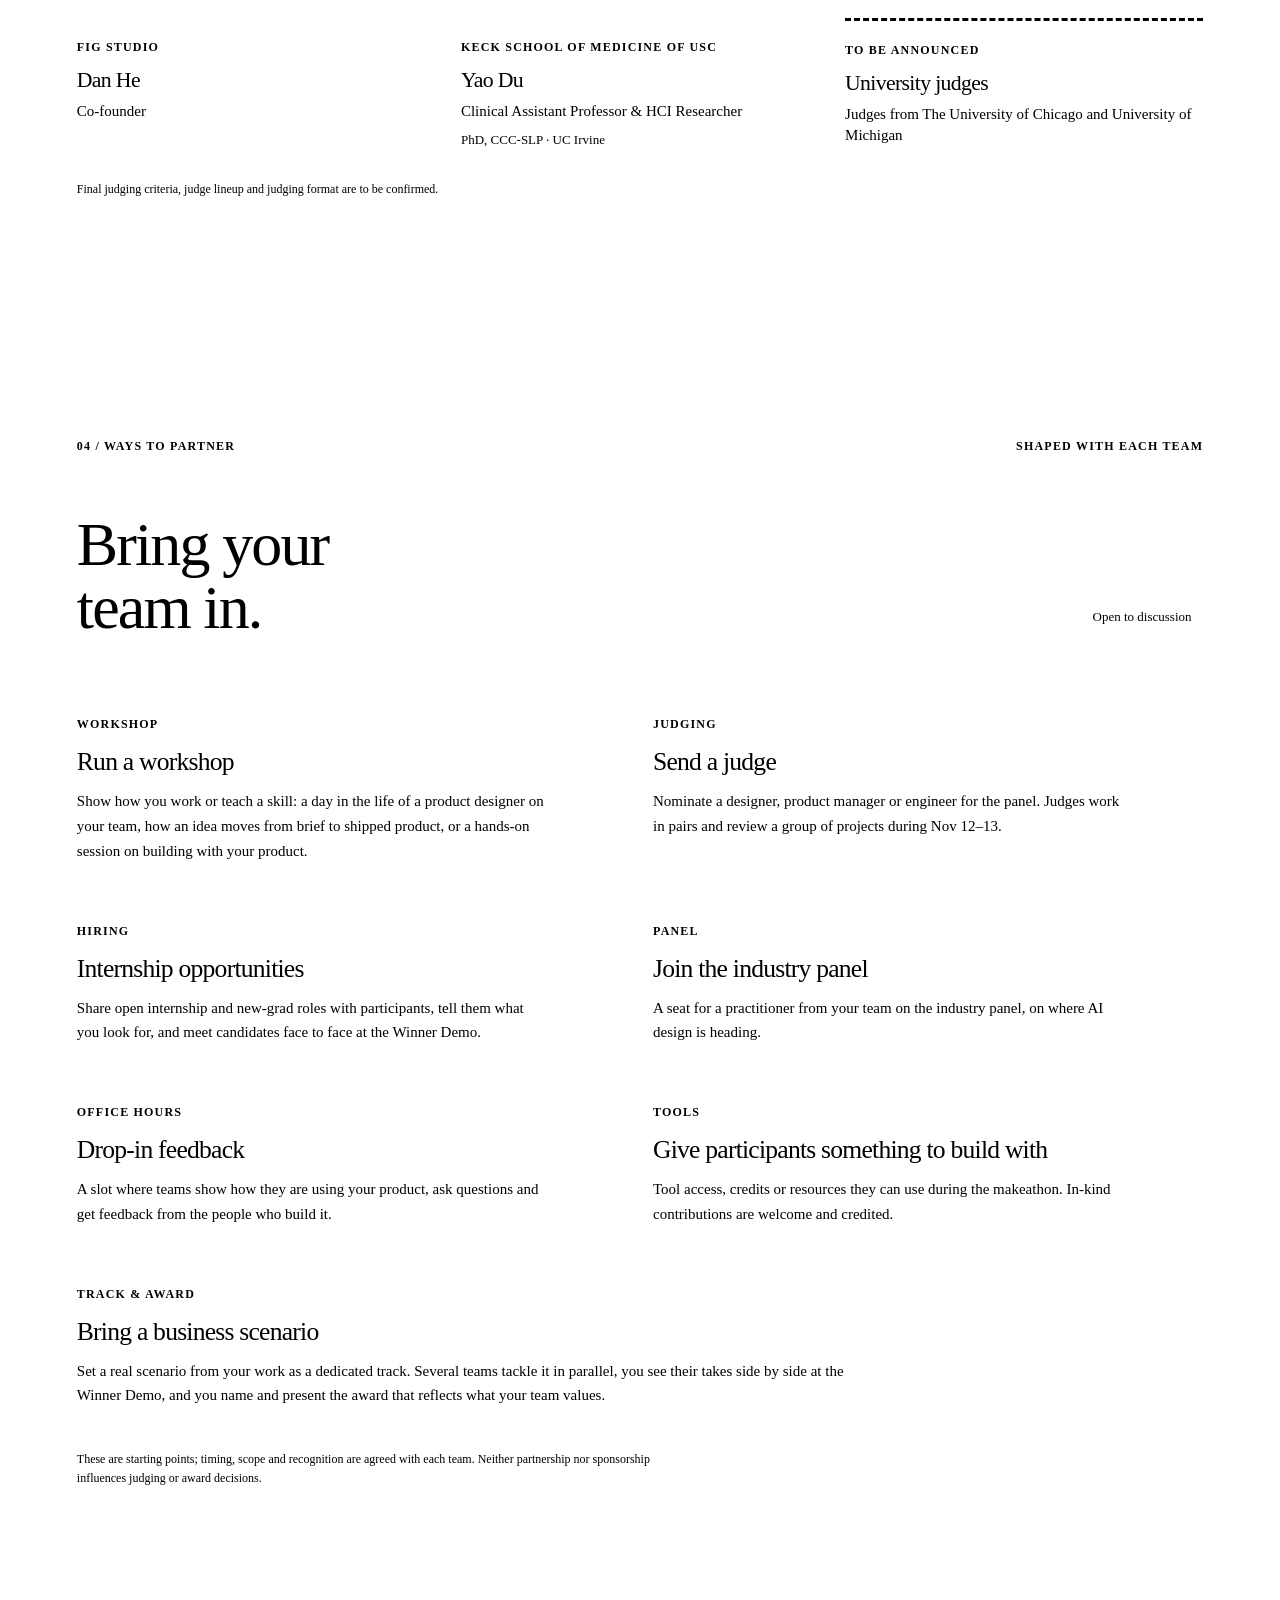
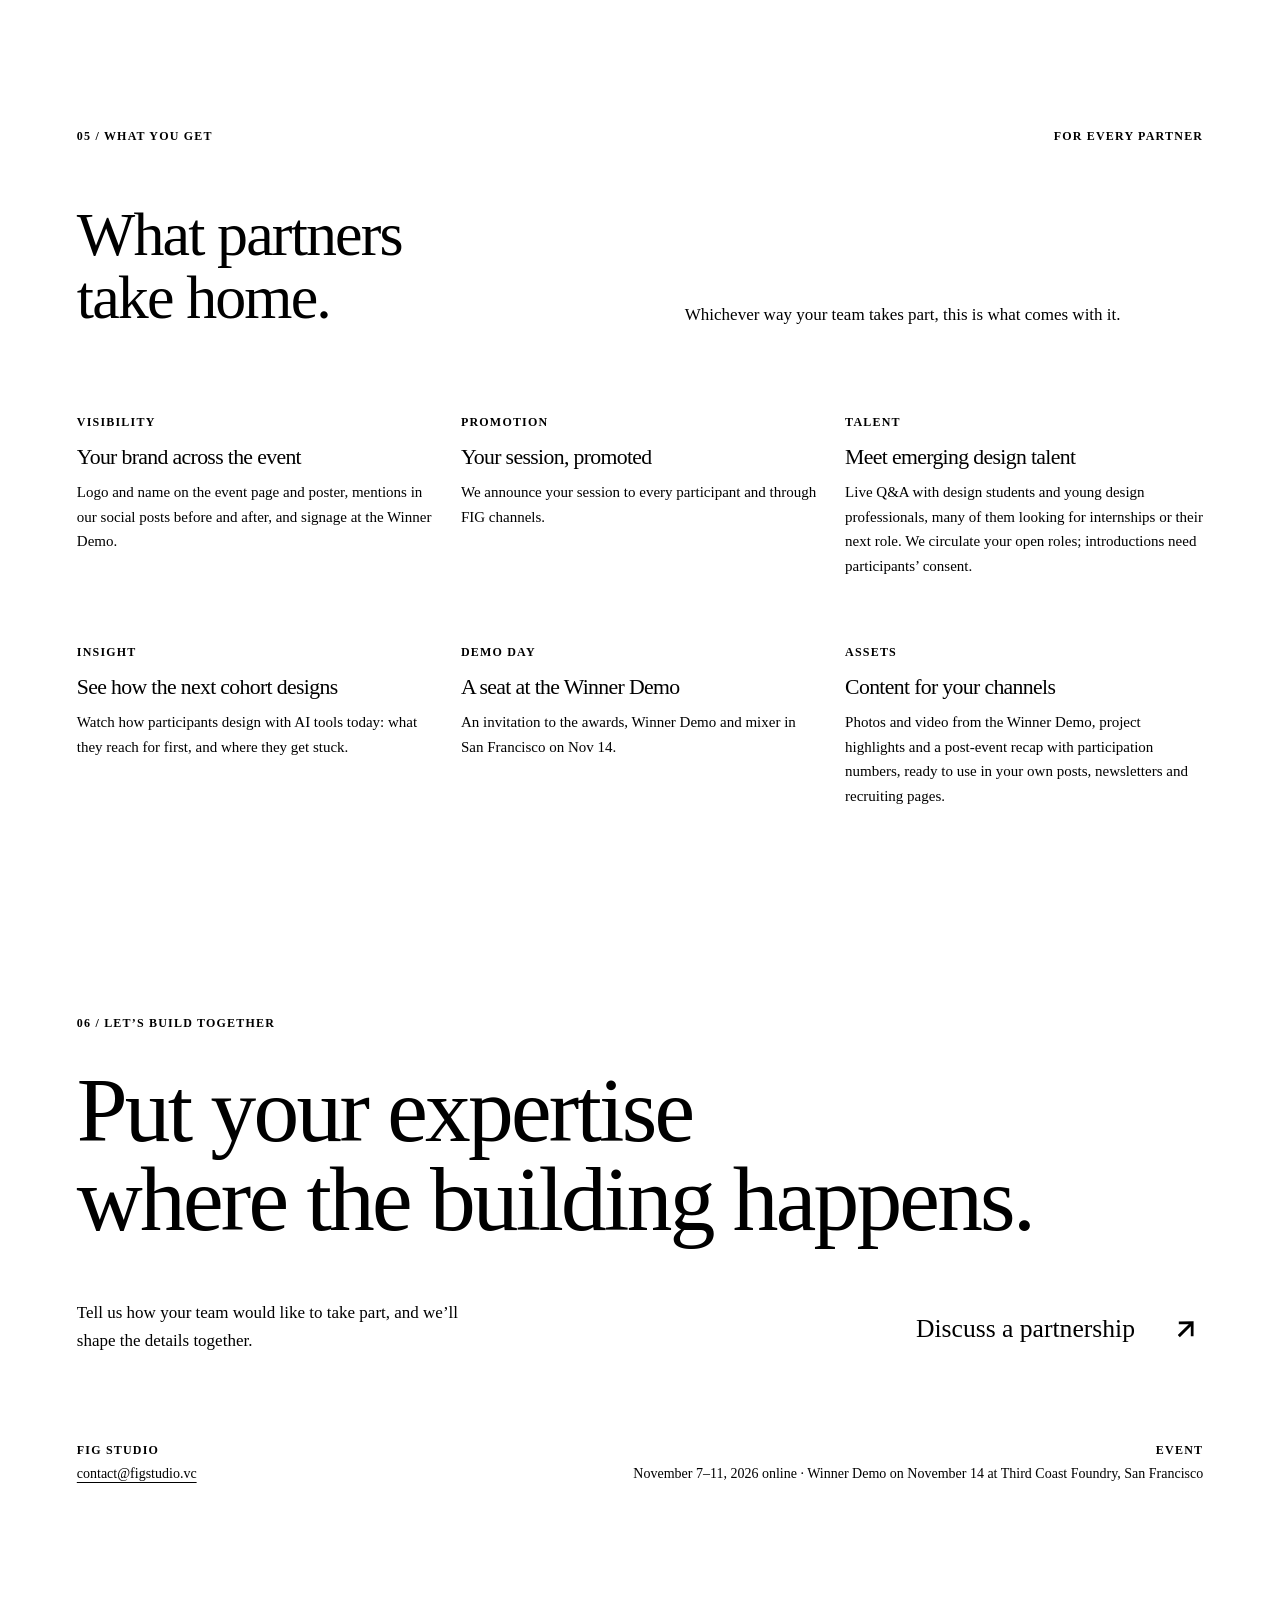
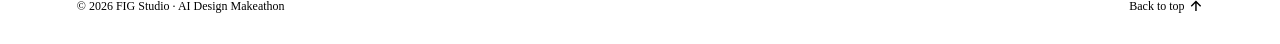
==== commit eb1f2a9d: "Makeathon schedule: online Nov 7–11, judging Nov 12–13, Winner Demo Nov 14 Co-Authored-By: Claude Op" ====
--- a/events/ai-design-makeathon-partnership.html
+++ b/events/ai-design-makeathon-partnership.html
@@ -4,10 +4,10 @@
 <meta charset="utf-8"><meta name="viewport" content="width=device-width,initial-scale=1">
 <meta name="robots" content="noindex, nofollow">
 <title>FIG AI Design Makeathon — Industry Partnership</title>
-<meta name="description" content="Bring your team’s expertise to design students and young design professionals. Ways for companies to take part in the FIG AI Design Makeathon: online November 7–9, online judging November 10–12 and an in-person Winner Demo in San Francisco on November 14.">
+<meta name="description" content="Bring your team’s expertise to design students and young design professionals. Ways for companies to take part in the FIG AI Design Makeathon: online November 7–11, online judging November 12–13 and an in-person Winner Demo in San Francisco on November 14.">
 <meta property="og:type" content="website">
 <meta property="og:title" content="FIG AI Design Makeathon — Industry Partnership">
-<meta property="og:description" content="Bring your team’s expertise to design students and young design professionals. Ways for companies to take part in the FIG AI Design Makeathon: online November 7–9, online judging November 10–12 and an in-person Winner Demo in San Francisco on November 14.">
+<meta property="og:description" content="Bring your team’s expertise to design students and young design professionals. Ways for companies to take part in the FIG AI Design Makeathon: online November 7–11, online judging November 12–13 and an in-person Winner Demo in San Francisco on November 14.">
 <meta property="og:url" content="https://figstudio.vc/events/ai-design-makeathon-partnership">
 <meta property="og:image" content="https://figstudio.vc/events/ai-design-makeathon/img/poster.jpg?v=20261024">
 <meta name="twitter:card" content="summary_large_image">
@@ -32,12 +32,12 @@
       <h1 class="ev-display reveal">AI Design Makeathon<span class="dot">.</span></h1>
       <p class="hero-intro reveal delay">Share your expertise with<br>the next generation of designers<br>and design engineers.</p>
       <div class="hero-dates reveal delay">
-        <div><span class="ev-chip">Nov 7–9</span><div><b>Online makeathon</b><small>Virtual · panel &amp; workshops</small></div></div>
+        <div><span class="ev-chip">Nov 7–11</span><div><b>Online makeathon</b><small>Virtual · panel &amp; workshops</small></div></div>
         <div><span class="ev-chip">Nov 14</span><div><b>Winner Demo</b><span class="ev-chip ev-chip--ink ev-chip--pin">Third Coast Foundry · San Francisco, CA</span></div></div>
       </div>
       <a class="text-link" href="https://luma.com/fig-knsb" target="_blank" rel="noopener noreferrer">Explore the event <span class="arrow arrow--ne" aria-hidden="true"></span></a>
     </div>
-    <figure class="hero-poster reveal delay"><video id="poster-video" width="1080" height="1096" data-anim="ai-design-makeathon/img/poster-loop.webp?v=20261024" autoplay muted loop playsinline preload="auto" poster="ai-design-makeathon/img/poster.jpg?v=20261024" role="img" aria-label="Official FIG AI Design Makeathon 2026 poster: online November 7–9, onsite winner demo in San Francisco on November 14"><source src="ai-design-makeathon/img/poster-loop.webm?v=20261024" type="video/webm"><source src="ai-design-makeathon/img/poster-loop.mp4?v=20261024" type="video/mp4"></video></figure>
+    <figure class="hero-poster reveal delay"><video id="poster-video" width="1080" height="1096" data-anim="ai-design-makeathon/img/poster-loop.webp?v=20261024" autoplay muted loop playsinline preload="auto" poster="ai-design-makeathon/img/poster.jpg?v=20261024" role="img" aria-label="Official FIG AI Design Makeathon 2026 poster: online November 7–11, onsite winner demo in San Francisco on November 14"><source src="ai-design-makeathon/img/poster-loop.webm?v=20261024" type="video/webm"><source src="ai-design-makeathon/img/poster-loop.mp4?v=20261024" type="video/mp4"></video></figure>
   </div>
   <div class="wrap" style="width:100%"><div class="hero-partners">
     <div><span class="mono">Hosted by</span><strong>FIG Studio</strong><span class="mono mono--second">Co-host</span><strong>Lovable</strong></div>
@@ -62,8 +62,8 @@
   <div class="section-label"><span class="mono">02 / The program</span><span class="mono">Online → San Francisco</span></div>
   <h2 class="section-title reveal">From concept<br>to <em>live demo.</em></h2>
   <ol class="timeline">
-    <li class="reveal"><span class="mono">Nov 7–9</span><h3>Online makeathon, panel &amp; workshops</h3><p>Three days of team formation, an industry panel, hands-on workshops, design and prototyping around real-world AI challenges.</p></li>
-    <li class="reveal"><span class="mono">Nov 10–12</span><h3>Online judging</h3><p>A three-day virtual judging window: judges work in pairs, one from design and one with deep business and user context, and each pair reviews a group of projects; final format and criteria to be confirmed.</p></li>
+    <li class="reveal"><span class="mono">Nov 7–11</span><h3>Online makeathon, panel &amp; workshops</h3><p>Five days of team formation, an industry panel, hands-on workshops, design and prototyping around real-world AI challenges.</p></li>
+    <li class="reveal"><span class="mono">Nov 12–13</span><h3>Online judging</h3><p>A two-day virtual judging window: judges work in pairs, one from design and one with deep business and user context, and each pair reviews a group of projects; final format and criteria to be confirmed.</p></li>
     <li class="reveal"><span class="mono">Nov 14</span><h3>Winner Demo</h3><p>The only in-person day: selected winning teams present at Third Coast Foundry in San Francisco, followed by awards and a mixer. Everything before it is virtual.</p></li>
   </ol>
   <div class="proof">
@@ -115,7 +115,7 @@
   <div class="section-head"><h2 class="section-title reveal">Bring your<br><em>team in.</em></h2><div class="section-badge reveal delay"><span class="ev-chip">Open to discussion</span></div></div>
   <div class="tiles">
     <div class="tile reveal"><span class="mono">Workshop</span><h3>Run a workshop</h3><p>Show how you work or teach a skill: a day in the life of a product designer on your team, how an idea moves from brief to shipped product, or a hands-on session on building with your product.</p></div>
-    <div class="tile reveal"><span class="mono">Judging</span><h3>Send a judge</h3><p>Nominate a designer, product manager or engineer for the panel. Judges work in pairs and review a group of projects during Nov 10–12.</p></div>
+    <div class="tile reveal"><span class="mono">Judging</span><h3>Send a judge</h3><p>Nominate a designer, product manager or engineer for the panel. Judges work in pairs and review a group of projects during Nov 12–13.</p></div>
     <div class="tile reveal"><span class="mono">Hiring</span><h3>Internship opportunities</h3><p>Share open internship and new-grad roles with participants, tell them what you look for, and meet candidates face to face at the Winner Demo.</p></div>
     <div class="tile reveal"><span class="mono">Panel</span><h3>Join the industry panel</h3><p>A seat for a practitioner from your team on the industry panel, on where AI design is heading.</p></div>
     <div class="tile reveal"><span class="mono">Office hours</span><h3>Drop-in feedback</h3><p>A slot where teams show how they are using your product, ask questions and get feedback from the people who build it.</p></div>
@@ -142,7 +142,7 @@
   <span class="mono">06 / Let’s build together</span>
   <h2 class="reveal">Put your expertise<br>where the <span class="hl">building</span> happens.</h2>
   <div class="closing-bottom"><p>Tell us how your team would like to take part, and we’ll shape the details together.</p><a class="contact-link" href="mailto:contact@figstudio.vc?subject=FIG%20AI%20Design%20Makeathon%20Industry%20Partnership">Discuss a partnership <span class="arrow arrow--ne" aria-hidden="true"></span></a></div>
-  <div class="closing-meta"><div><span class="mono">FIG Studio</span><a href="mailto:contact@figstudio.vc" style="text-decoration:underline;text-underline-offset:4px">contact@figstudio.vc</a></div><div style="text-align:right"><span class="mono">Event</span>November 7–9, 2026 online · Winner Demo on November 14 at Third Coast Foundry, San Francisco</div></div>
+  <div class="closing-meta"><div><span class="mono">FIG Studio</span><a href="mailto:contact@figstudio.vc" style="text-decoration:underline;text-underline-offset:4px">contact@figstudio.vc</a></div><div style="text-align:right"><span class="mono">Event</span>November 7–11, 2026 online · Winner Demo on November 14 at Third Coast Foundry, San Francisco</div></div>
 </div></section>
 </main>
 <footer class="footer wrap"><span>© 2026 FIG Studio · AI Design Makeathon</span><a href="#top">Back to top <span class="arrow arrow--up" aria-hidden="true"></span></a></footer>
